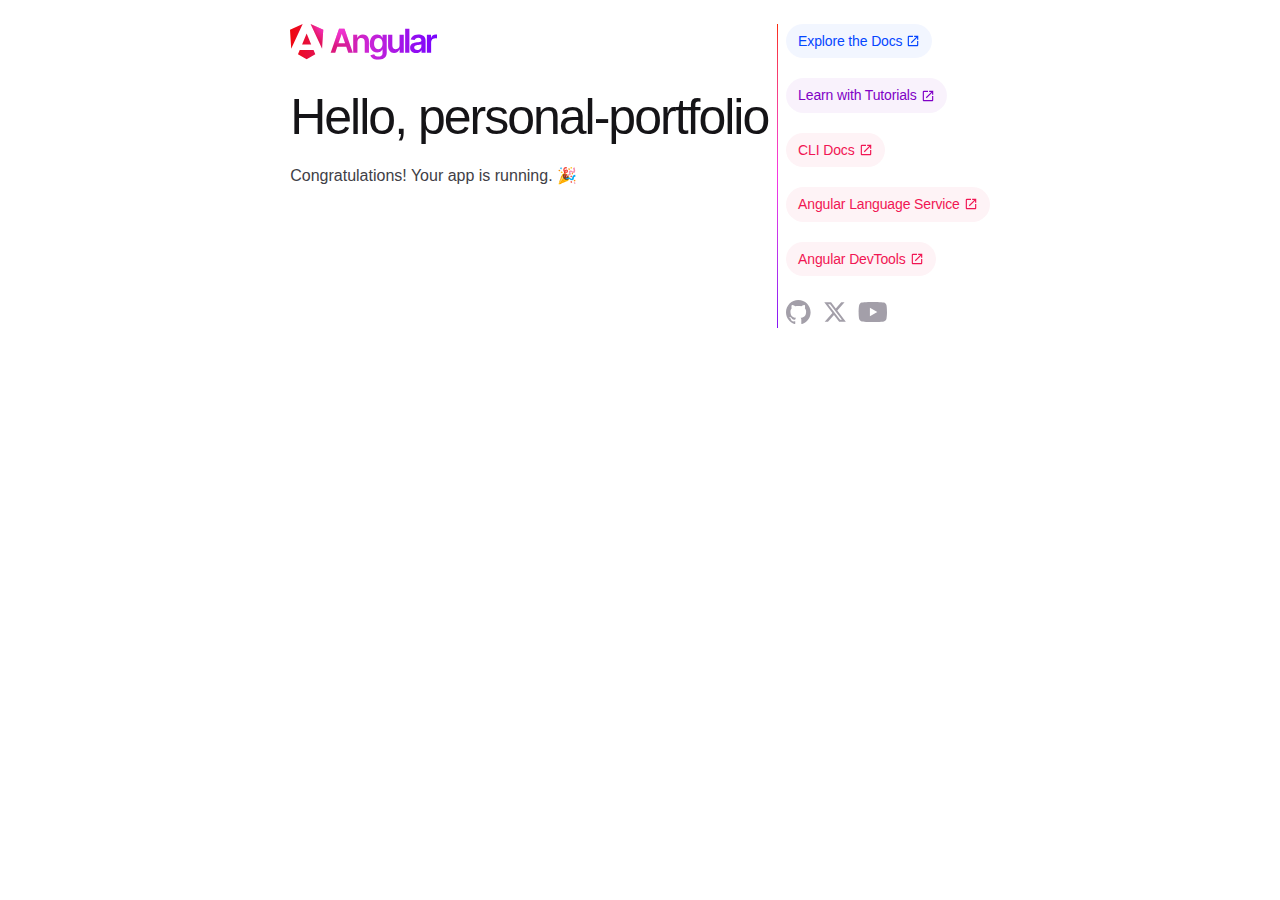
==== index.html @ ae32099c "Auto-generated commit" ====
<!doctype html>
<html lang="en" data-critters-container>
<head>
  <meta charset="utf-8">
  <title>PersonalPortfolio</title>
  <base href="/">
  <meta name="viewport" content="width=device-width, initial-scale=1">
  <link rel="icon" type="image/x-icon" href="favicon.ico">
<link rel="stylesheet" href="styles-5INURTSO.css"></head>
<body>
  <app-root></app-root>
<script src="polyfills-FFHMD2TL.js" type="module"></script><script src="main-GORSV47Q.js" type="module"></script></body>
</html>
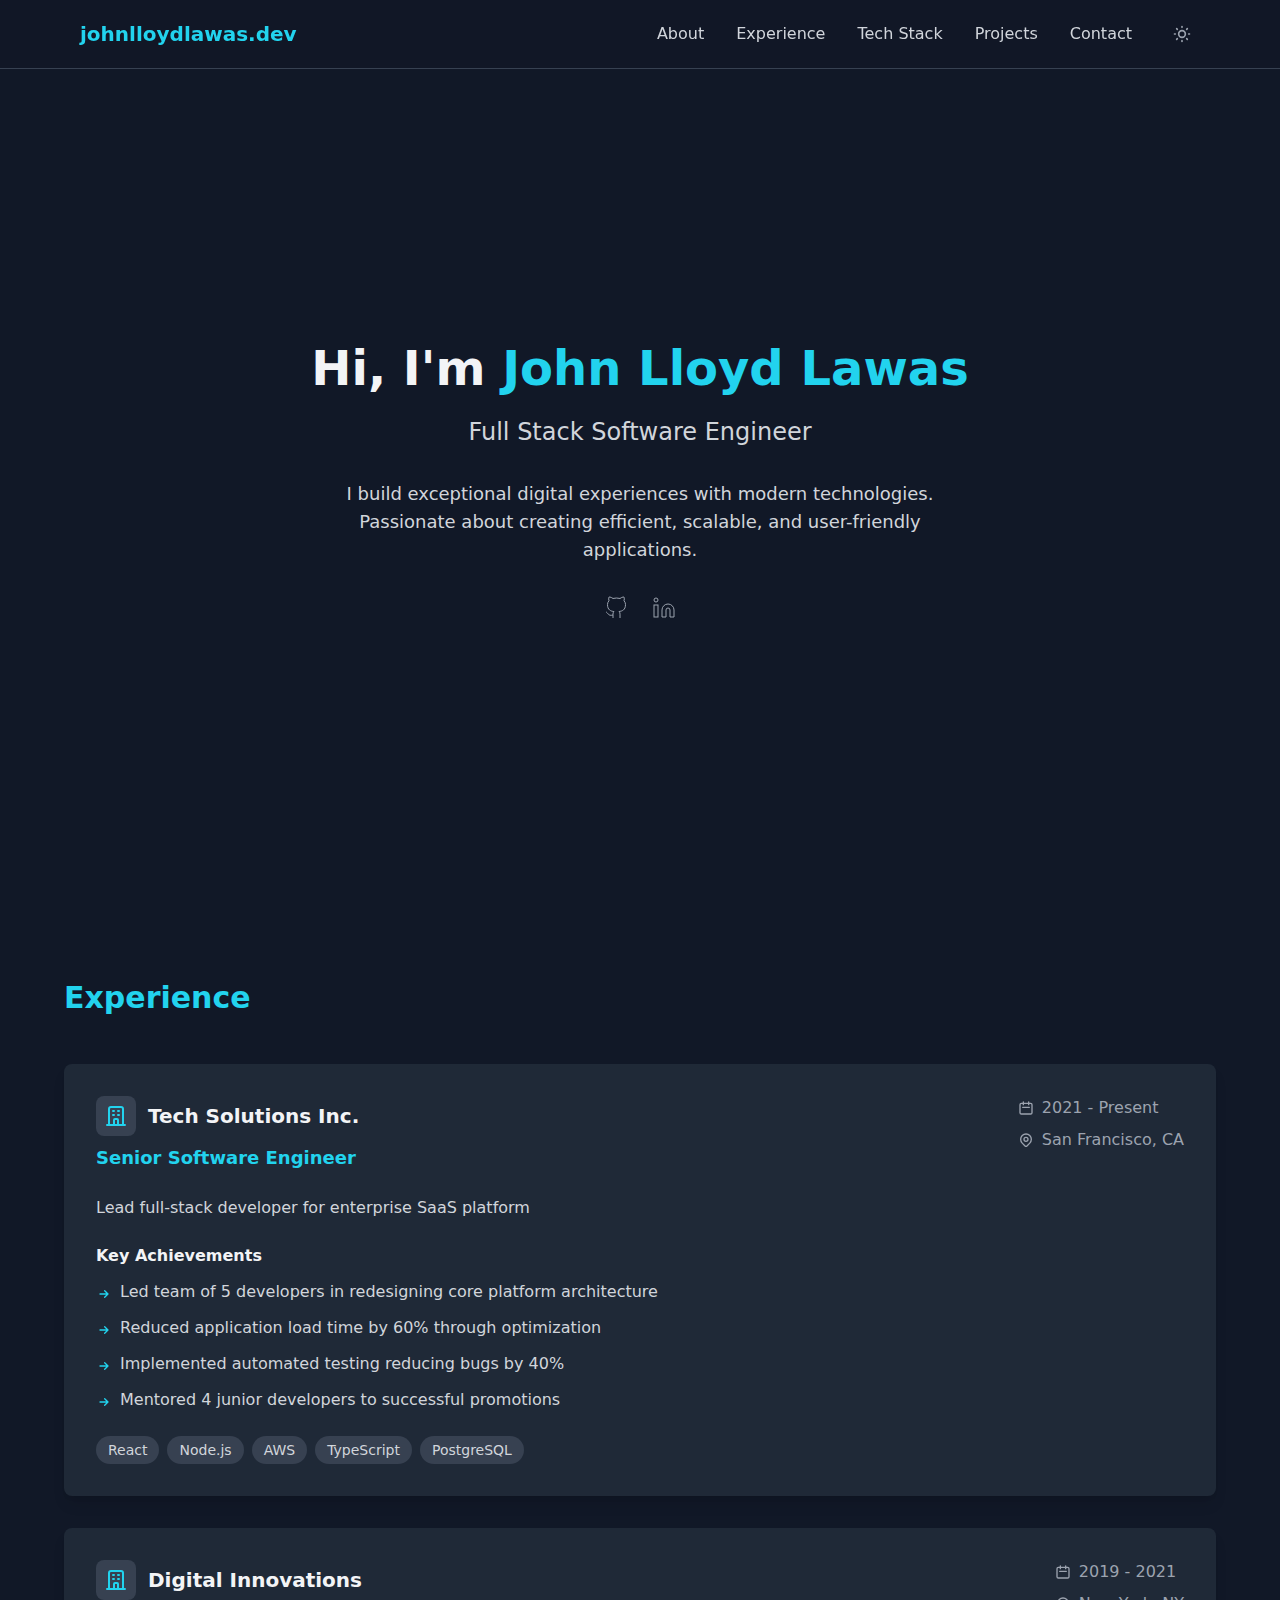
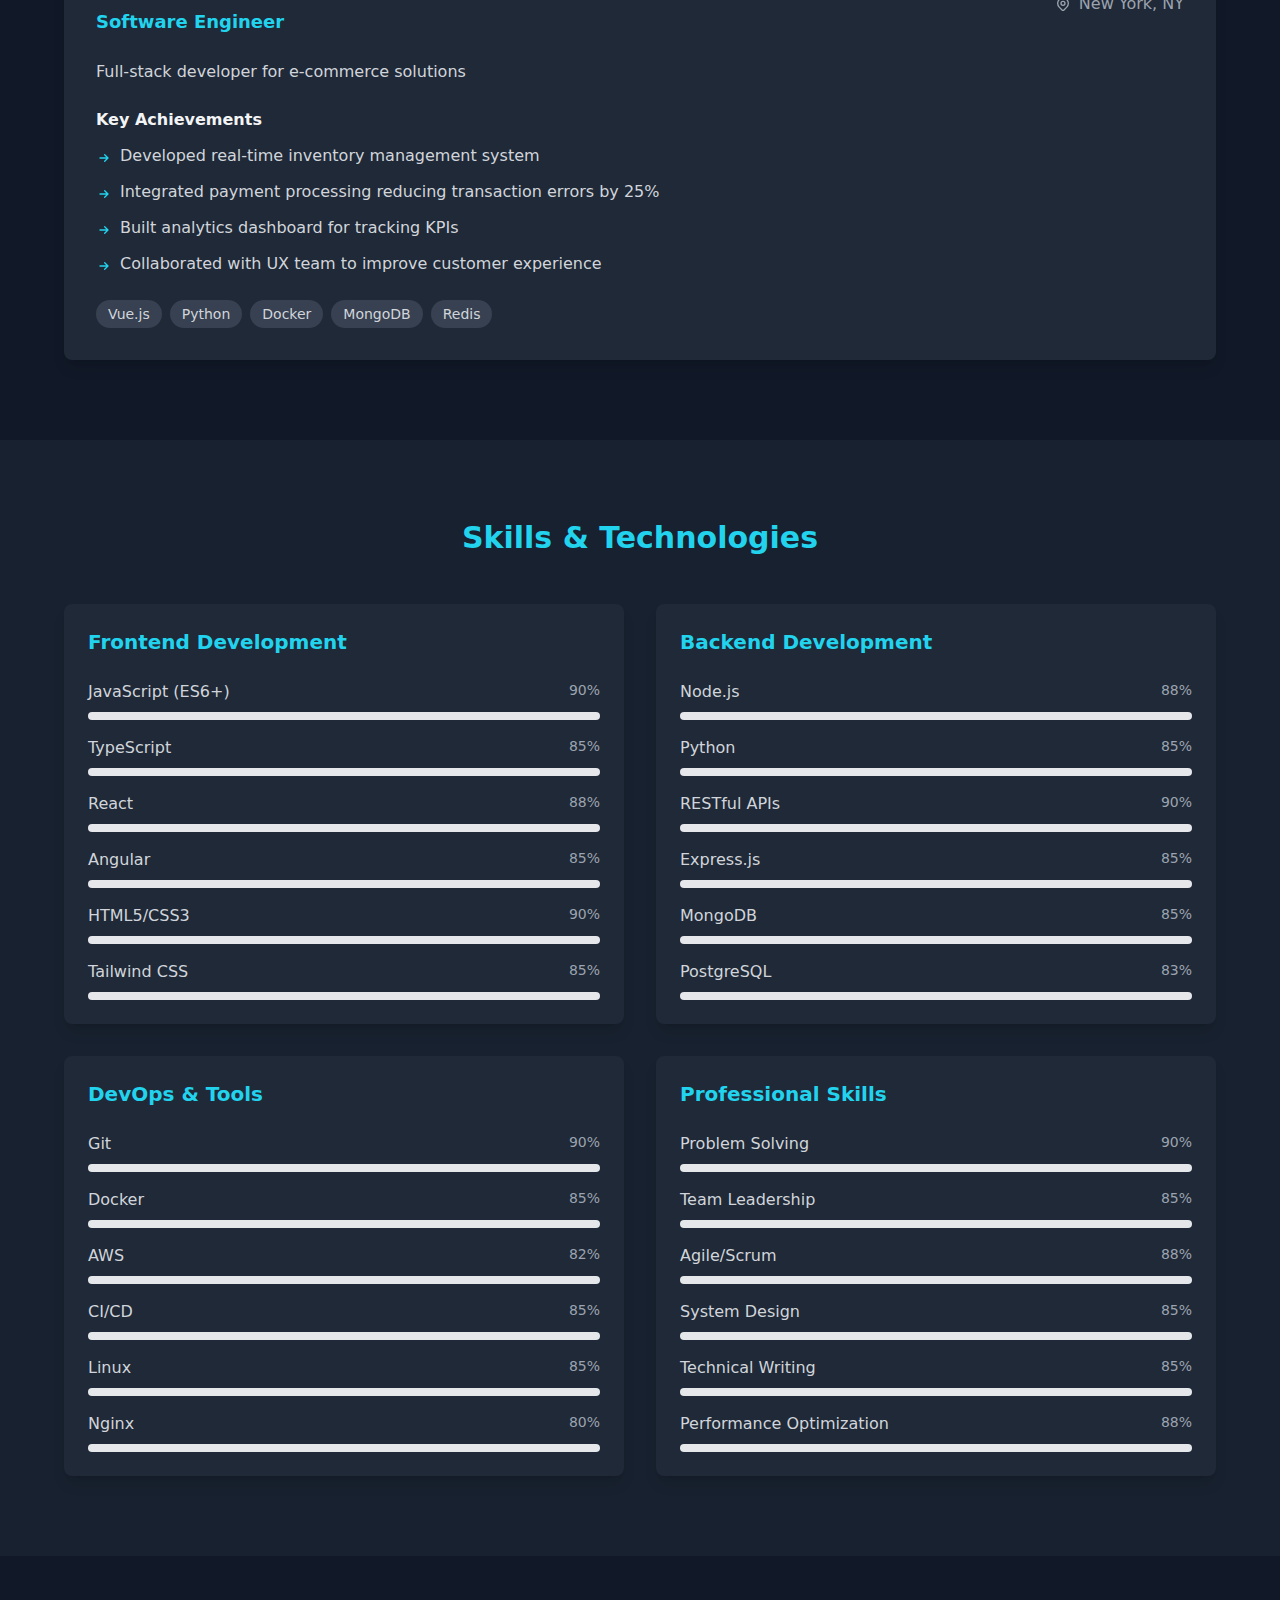
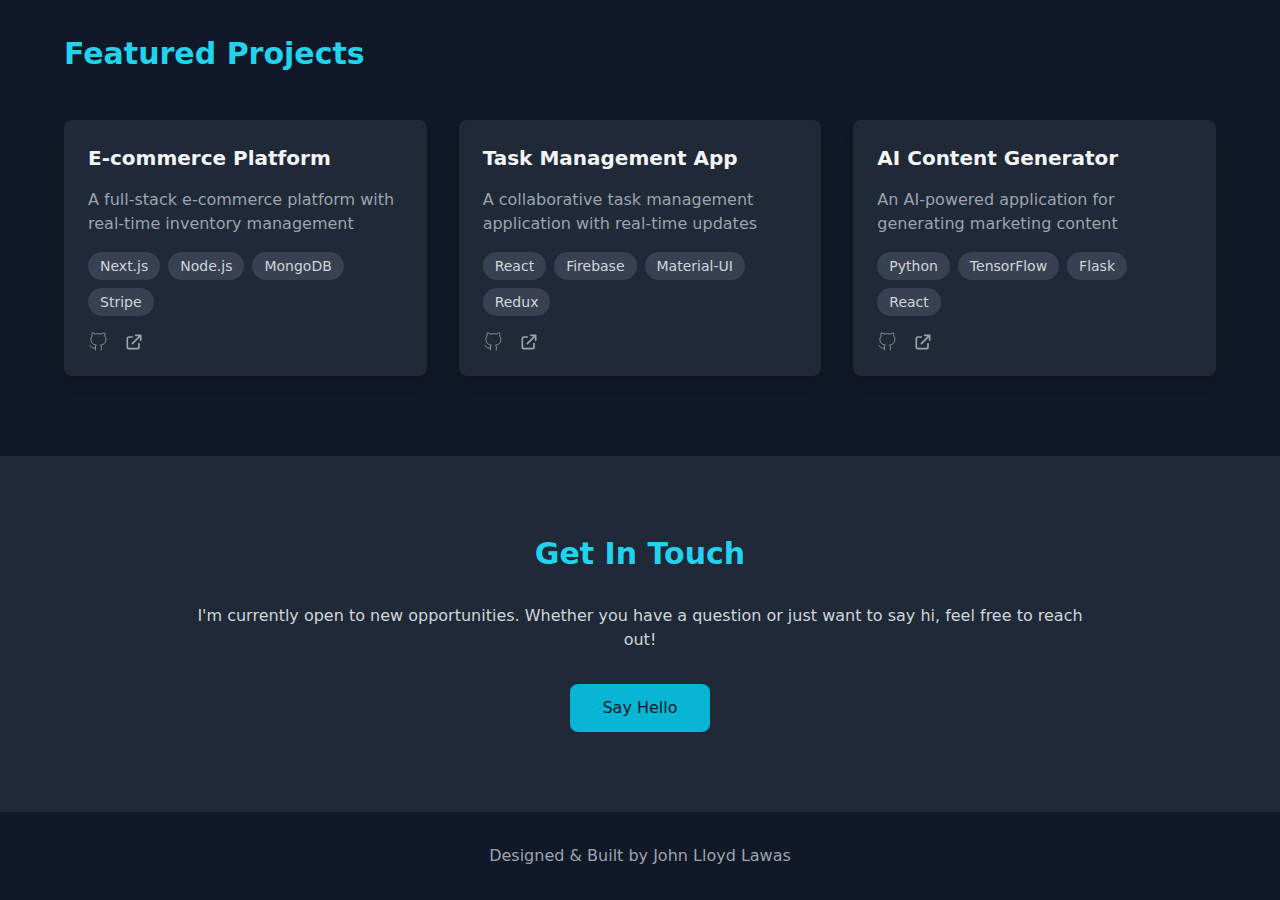
==== commit 61cb50a0: "Auto-generated commit" ====
--- a/index.html
+++ b/index.html
@@ -2,12 +2,12 @@
 <html lang="en" data-critters-container>
 <head>
   <meta charset="utf-8">
-  <title>PersonalPortfolio</title>
+  <title>John Lloyd Lawas</title>
   <base href="/">
   <meta name="viewport" content="width=device-width, initial-scale=1">
   <link rel="icon" type="image/x-icon" href="favicon.ico">
-<link rel="stylesheet" href="styles-5INURTSO.css"></head>
+<style>*,:before,:after{--tw-border-spacing-x:0;--tw-border-spacing-y:0;--tw-translate-x:0;--tw-translate-y:0;--tw-rotate:0;--tw-skew-x:0;--tw-skew-y:0;--tw-scale-x:1;--tw-scale-y:1;--tw-pan-x: ;--tw-pan-y: ;--tw-pinch-zoom: ;--tw-scroll-snap-strictness:proximity;--tw-gradient-from-position: ;--tw-gradient-via-position: ;--tw-gradient-to-position: ;--tw-ordinal: ;--tw-slashed-zero: ;--tw-numeric-figure: ;--tw-numeric-spacing: ;--tw-numeric-fraction: ;--tw-ring-inset: ;--tw-ring-offset-width:0px;--tw-ring-offset-color:#fff;--tw-ring-color:rgb(59 130 246 / .5);--tw-ring-offset-shadow:0 0 #0000;--tw-ring-shadow:0 0 #0000;--tw-shadow:0 0 #0000;--tw-shadow-colored:0 0 #0000;--tw-blur: ;--tw-brightness: ;--tw-contrast: ;--tw-grayscale: ;--tw-hue-rotate: ;--tw-invert: ;--tw-saturate: ;--tw-sepia: ;--tw-drop-shadow: ;--tw-backdrop-blur: ;--tw-backdrop-brightness: ;--tw-backdrop-contrast: ;--tw-backdrop-grayscale: ;--tw-backdrop-hue-rotate: ;--tw-backdrop-invert: ;--tw-backdrop-opacity: ;--tw-backdrop-saturate: ;--tw-backdrop-sepia: ;--tw-contain-size: ;--tw-contain-layout: ;--tw-contain-paint: ;--tw-contain-style: }*,:before,:after{box-sizing:border-box;border-width:0;border-style:solid;border-color:#e5e7eb}:before,:after{--tw-content:""}html{line-height:1.5;-webkit-text-size-adjust:100%;-moz-tab-size:4;tab-size:4;font-family:ui-sans-serif,system-ui,sans-serif,"Apple Color Emoji","Segoe UI Emoji",Segoe UI Symbol,"Noto Color Emoji";font-feature-settings:normal;font-variation-settings:normal;-webkit-tap-highlight-color:transparent}body{margin:0;line-height:inherit}html{scroll-behavior:smooth}</style><link rel="stylesheet" href="styles-3P5CFEBL.css" media="print" onload="this.media='all'"><noscript><link rel="stylesheet" href="styles-3P5CFEBL.css"></noscript></head>
 <body>
   <app-root></app-root>
-<script src="polyfills-FFHMD2TL.js" type="module"></script><script src="main-GORSV47Q.js" type="module"></script></body>
+<script src="polyfills-FFHMD2TL.js" type="module"></script><script src="main-3BBLXT42.js" type="module"></script></body>
 </html>
--- a/styles-3P5CFEBL.css
+++ b/styles-3P5CFEBL.css
@@ -0,0 +1 @@
+*,:before,:after{--tw-border-spacing-x: 0;--tw-border-spacing-y: 0;--tw-translate-x: 0;--tw-translate-y: 0;--tw-rotate: 0;--tw-skew-x: 0;--tw-skew-y: 0;--tw-scale-x: 1;--tw-scale-y: 1;--tw-pan-x: ;--tw-pan-y: ;--tw-pinch-zoom: ;--tw-scroll-snap-strictness: proximity;--tw-gradient-from-position: ;--tw-gradient-via-position: ;--tw-gradient-to-position: ;--tw-ordinal: ;--tw-slashed-zero: ;--tw-numeric-figure: ;--tw-numeric-spacing: ;--tw-numeric-fraction: ;--tw-ring-inset: ;--tw-ring-offset-width: 0px;--tw-ring-offset-color: #fff;--tw-ring-color: rgb(59 130 246 / .5);--tw-ring-offset-shadow: 0 0 #0000;--tw-ring-shadow: 0 0 #0000;--tw-shadow: 0 0 #0000;--tw-shadow-colored: 0 0 #0000;--tw-blur: ;--tw-brightness: ;--tw-contrast: ;--tw-grayscale: ;--tw-hue-rotate: ;--tw-invert: ;--tw-saturate: ;--tw-sepia: ;--tw-drop-shadow: ;--tw-backdrop-blur: ;--tw-backdrop-brightness: ;--tw-backdrop-contrast: ;--tw-backdrop-grayscale: ;--tw-backdrop-hue-rotate: ;--tw-backdrop-invert: ;--tw-backdrop-opacity: ;--tw-backdrop-saturate: ;--tw-backdrop-sepia: ;--tw-contain-size: ;--tw-contain-layout: ;--tw-contain-paint: ;--tw-contain-style: }::backdrop{--tw-border-spacing-x: 0;--tw-border-spacing-y: 0;--tw-translate-x: 0;--tw-translate-y: 0;--tw-rotate: 0;--tw-skew-x: 0;--tw-skew-y: 0;--tw-scale-x: 1;--tw-scale-y: 1;--tw-pan-x: ;--tw-pan-y: ;--tw-pinch-zoom: ;--tw-scroll-snap-strictness: proximity;--tw-gradient-from-position: ;--tw-gradient-via-position: ;--tw-gradient-to-position: ;--tw-ordinal: ;--tw-slashed-zero: ;--tw-numeric-figure: ;--tw-numeric-spacing: ;--tw-numeric-fraction: ;--tw-ring-inset: ;--tw-ring-offset-width: 0px;--tw-ring-offset-color: #fff;--tw-ring-color: rgb(59 130 246 / .5);--tw-ring-offset-shadow: 0 0 #0000;--tw-ring-shadow: 0 0 #0000;--tw-shadow: 0 0 #0000;--tw-shadow-colored: 0 0 #0000;--tw-blur: ;--tw-brightness: ;--tw-contrast: ;--tw-grayscale: ;--tw-hue-rotate: ;--tw-invert: ;--tw-saturate: ;--tw-sepia: ;--tw-drop-shadow: ;--tw-backdrop-blur: ;--tw-backdrop-brightness: ;--tw-backdrop-contrast: ;--tw-backdrop-grayscale: ;--tw-backdrop-hue-rotate: ;--tw-backdrop-invert: ;--tw-backdrop-opacity: ;--tw-backdrop-saturate: ;--tw-backdrop-sepia: ;--tw-contain-size: ;--tw-contain-layout: ;--tw-contain-paint: ;--tw-contain-style: }*,:before,:after{box-sizing:border-box;border-width:0;border-style:solid;border-color:#e5e7eb}:before,:after{--tw-content: ""}html,:host{line-height:1.5;-webkit-text-size-adjust:100%;-moz-tab-size:4;tab-size:4;font-family:ui-sans-serif,system-ui,sans-serif,"Apple Color Emoji","Segoe UI Emoji",Segoe UI Symbol,"Noto Color Emoji";font-feature-settings:normal;font-variation-settings:normal;-webkit-tap-highlight-color:transparent}body{margin:0;line-height:inherit}hr{height:0;color:inherit;border-top-width:1px}abbr:where([title]){text-decoration:underline dotted}h1,h2,h3,h4,h5,h6{font-size:inherit;font-weight:inherit}a{color:inherit;text-decoration:inherit}b,strong{font-weight:bolder}code,kbd,samp,pre{font-family:ui-monospace,SFMono-Regular,Menlo,Monaco,Consolas,Liberation Mono,Courier New,monospace;font-feature-settings:normal;font-variation-settings:normal;font-size:1em}small{font-size:80%}sub,sup{font-size:75%;line-height:0;position:relative;vertical-align:baseline}sub{bottom:-.25em}sup{top:-.5em}table{text-indent:0;border-color:inherit;border-collapse:collapse}button,input,optgroup,select,textarea{font-family:inherit;font-feature-settings:inherit;font-variation-settings:inherit;font-size:100%;font-weight:inherit;line-height:inherit;letter-spacing:inherit;color:inherit;margin:0;padding:0}button,select{text-transform:none}button,input:where([type=button]),input:where([type=reset]),input:where([type=submit]){-webkit-appearance:button;background-color:transparent;background-image:none}:-moz-focusring{outline:auto}:-moz-ui-invalid{box-shadow:none}progress{vertical-align:baseline}::-webkit-inner-spin-button,::-webkit-outer-spin-button{height:auto}[type=search]{-webkit-appearance:textfield;outline-offset:-2px}::-webkit-search-decoration{-webkit-appearance:none}::-webkit-file-upload-button{-webkit-appearance:button;font:inherit}summary{display:list-item}blockquote,dl,dd,h1,h2,h3,h4,h5,h6,hr,figure,p,pre{margin:0}fieldset{margin:0;padding:0}legend{padding:0}ol,ul,menu{list-style:none;margin:0;padding:0}dialog{padding:0}textarea{resize:vertical}input::placeholder,textarea::placeholder{opacity:1;color:#9ca3af}button,[role=button]{cursor:pointer}:disabled{cursor:default}img,svg,video,canvas,audio,iframe,embed,object{display:block;vertical-align:middle}img,video{max-width:100%;height:auto}[hidden]:where(:not([hidden=until-found])){display:none}.fixed{position:fixed}.z-50{z-index:50}.mx-auto{margin-left:auto;margin-right:auto}.mb-12{margin-bottom:3rem}.mb-3{margin-bottom:.75rem}.mb-4{margin-bottom:1rem}.mb-6{margin-bottom:1.5rem}.mb-8{margin-bottom:2rem}.mr-2{margin-right:.5rem}.mt-1\.5{margin-top:.375rem}.inline-block{display:inline-block}.flex{display:flex}.grid{display:grid}.hidden{display:none}.h-2{height:.5rem}.h-4{height:1rem}.h-5{height:1.25rem}.h-6{height:1.5rem}.h-full{height:100%}.min-h-screen{min-height:100vh}.w-4{width:1rem}.w-5{width:1.25rem}.w-6{width:1.5rem}.w-full{width:100%}.max-w-2xl{max-width:42rem}.max-w-4xl{max-width:56rem}.max-w-6xl{max-width:72rem}.flex-shrink-0{flex-shrink:0}.flex-col{flex-direction:column}.flex-wrap{flex-wrap:wrap}.items-start{align-items:flex-start}.items-center{align-items:center}.justify-center{justify-content:center}.justify-between{justify-content:space-between}.gap-2{gap:.5rem}.gap-4{gap:1rem}.gap-8{gap:2rem}.space-x-2>:not([hidden])~:not([hidden]){--tw-space-x-reverse: 0;margin-right:calc(.5rem * var(--tw-space-x-reverse));margin-left:calc(.5rem * calc(1 - var(--tw-space-x-reverse)))}.space-x-3>:not([hidden])~:not([hidden]){--tw-space-x-reverse: 0;margin-right:calc(.75rem * var(--tw-space-x-reverse));margin-left:calc(.75rem * calc(1 - var(--tw-space-x-reverse)))}.space-x-4>:not([hidden])~:not([hidden]){--tw-space-x-reverse: 0;margin-right:calc(1rem * var(--tw-space-x-reverse));margin-left:calc(1rem * calc(1 - var(--tw-space-x-reverse)))}.space-x-6>:not([hidden])~:not([hidden]){--tw-space-x-reverse: 0;margin-right:calc(1.5rem * var(--tw-space-x-reverse));margin-left:calc(1.5rem * calc(1 - var(--tw-space-x-reverse)))}.space-x-8>:not([hidden])~:not([hidden]){--tw-space-x-reverse: 0;margin-right:calc(2rem * var(--tw-space-x-reverse));margin-left:calc(2rem * calc(1 - var(--tw-space-x-reverse)))}.space-y-2>:not([hidden])~:not([hidden]){--tw-space-y-reverse: 0;margin-top:calc(.5rem * calc(1 - var(--tw-space-y-reverse)));margin-bottom:calc(.5rem * var(--tw-space-y-reverse))}.space-y-3>:not([hidden])~:not([hidden]){--tw-space-y-reverse: 0;margin-top:calc(.75rem * calc(1 - var(--tw-space-y-reverse)));margin-bottom:calc(.75rem * var(--tw-space-y-reverse))}.space-y-4>:not([hidden])~:not([hidden]){--tw-space-y-reverse: 0;margin-top:calc(1rem * calc(1 - var(--tw-space-y-reverse)));margin-bottom:calc(1rem * var(--tw-space-y-reverse))}.space-y-8>:not([hidden])~:not([hidden]){--tw-space-y-reverse: 0;margin-top:calc(2rem * calc(1 - var(--tw-space-y-reverse)));margin-bottom:calc(2rem * var(--tw-space-y-reverse))}.overflow-hidden{overflow:hidden}.rounded-full{border-radius:9999px}.rounded-lg{border-radius:.5rem}.border{border-width:1px}.border-b{border-bottom-width:1px}.border-t{border-top-width:1px}.border-gray-200{--tw-border-opacity: 1;border-color:rgb(229 231 235 / var(--tw-border-opacity, 1))}.border-gray-700{--tw-border-opacity: 1;border-color:rgb(55 65 81 / var(--tw-border-opacity, 1))}.bg-cyan-500{--tw-bg-opacity: 1;background-color:rgb(6 182 212 / var(--tw-bg-opacity, 1))}.bg-cyan-600{--tw-bg-opacity: 1;background-color:rgb(8 145 178 / var(--tw-bg-opacity, 1))}.bg-gray-100{--tw-bg-opacity: 1;background-color:rgb(243 244 246 / var(--tw-bg-opacity, 1))}.bg-gray-200{--tw-bg-opacity: 1;background-color:rgb(229 231 235 / var(--tw-bg-opacity, 1))}.bg-gray-50{--tw-bg-opacity: 1;background-color:rgb(249 250 251 / var(--tw-bg-opacity, 1))}.bg-gray-700{--tw-bg-opacity: 1;background-color:rgb(55 65 81 / var(--tw-bg-opacity, 1))}.bg-gray-800{--tw-bg-opacity: 1;background-color:rgb(31 41 55 / var(--tw-bg-opacity, 1))}.bg-gray-800\/50{background-color:#1f293780}.bg-gray-900{--tw-bg-opacity: 1;background-color:rgb(17 24 39 / var(--tw-bg-opacity, 1))}.bg-gray-900\/80{background-color:#111827cc}.bg-white{--tw-bg-opacity: 1;background-color:rgb(255 255 255 / var(--tw-bg-opacity, 1))}.bg-white\/80{background-color:#fffc}.p-2{padding:.5rem}.p-6{padding:1.5rem}.p-8{padding:2rem}.px-3{padding-left:.75rem;padding-right:.75rem}.px-4{padding-left:1rem;padding-right:1rem}.px-8{padding-left:2rem;padding-right:2rem}.py-1{padding-top:.25rem;padding-bottom:.25rem}.py-20{padding-top:5rem;padding-bottom:5rem}.py-3{padding-top:.75rem;padding-bottom:.75rem}.py-4{padding-top:1rem;padding-bottom:1rem}.py-6{padding-top:1.5rem;padding-bottom:1.5rem}.py-8{padding-top:2rem;padding-bottom:2rem}.pt-16{padding-top:4rem}.text-center{text-align:center}.text-3xl{font-size:1.875rem;line-height:2.25rem}.text-4xl{font-size:2.25rem;line-height:2.5rem}.text-lg{font-size:1.125rem;line-height:1.75rem}.text-sm{font-size:.875rem;line-height:1.25rem}.text-xl{font-size:1.25rem;line-height:1.75rem}.font-bold{font-weight:700}.font-medium{font-weight:500}.font-semibold{font-weight:600}.text-cyan-400{--tw-text-opacity: 1;color:rgb(34 211 238 / var(--tw-text-opacity, 1))}.text-cyan-600{--tw-text-opacity: 1;color:rgb(8 145 178 / var(--tw-text-opacity, 1))}.text-gray-100{--tw-text-opacity: 1;color:rgb(243 244 246 / var(--tw-text-opacity, 1))}.text-gray-300{--tw-text-opacity: 1;color:rgb(209 213 219 / var(--tw-text-opacity, 1))}.text-gray-400{--tw-text-opacity: 1;color:rgb(156 163 175 / var(--tw-text-opacity, 1))}.text-gray-500{--tw-text-opacity: 1;color:rgb(107 114 128 / var(--tw-text-opacity, 1))}.text-gray-600{--tw-text-opacity: 1;color:rgb(75 85 99 / var(--tw-text-opacity, 1))}.text-gray-900{--tw-text-opacity: 1;color:rgb(17 24 39 / var(--tw-text-opacity, 1))}.text-white{--tw-text-opacity: 1;color:rgb(255 255 255 / var(--tw-text-opacity, 1))}.shadow-lg{--tw-shadow: 0 10px 15px -3px rgb(0 0 0 / .1), 0 4px 6px -4px rgb(0 0 0 / .1);--tw-shadow-colored: 0 10px 15px -3px var(--tw-shadow-color), 0 4px 6px -4px var(--tw-shadow-color);box-shadow:var(--tw-ring-offset-shadow, 0 0 #0000),var(--tw-ring-shadow, 0 0 #0000),var(--tw-shadow)}.backdrop-blur-sm{--tw-backdrop-blur: blur(4px);-webkit-backdrop-filter:var(--tw-backdrop-blur) var(--tw-backdrop-brightness) var(--tw-backdrop-contrast) var(--tw-backdrop-grayscale) var(--tw-backdrop-hue-rotate) var(--tw-backdrop-invert) var(--tw-backdrop-opacity) var(--tw-backdrop-saturate) var(--tw-backdrop-sepia);backdrop-filter:var(--tw-backdrop-blur) var(--tw-backdrop-brightness) var(--tw-backdrop-contrast) var(--tw-backdrop-grayscale) var(--tw-backdrop-hue-rotate) var(--tw-backdrop-invert) var(--tw-backdrop-opacity) var(--tw-backdrop-saturate) var(--tw-backdrop-sepia)}.transition-colors{transition-property:color,background-color,border-color,text-decoration-color,fill,stroke;transition-timing-function:cubic-bezier(.4,0,.2,1);transition-duration:.15s}.duration-1000{transition-duration:1s}.duration-300{transition-duration:.3s}html{scroll-behavior:smooth}::-webkit-scrollbar{width:8px}::-webkit-scrollbar-track{background:#1a1a1a}::-webkit-scrollbar-thumb{background:#4a4a4a;border-radius:4px}::-webkit-scrollbar-thumb:hover{background:#5a5a5a}.transition-all{transition-property:all;transition-timing-function:cubic-bezier(.4,0,.2,1);transition-duration:.15s}.hover\:bg-cyan-400:hover{--tw-bg-opacity: 1;background-color:rgb(34 211 238 / var(--tw-bg-opacity, 1))}.hover\:bg-cyan-500:hover{--tw-bg-opacity: 1;background-color:rgb(6 182 212 / var(--tw-bg-opacity, 1))}.hover\:bg-gray-50:hover{--tw-bg-opacity: 1;background-color:rgb(249 250 251 / var(--tw-bg-opacity, 1))}.hover\:bg-gray-700\/50:hover{background-color:#37415180}.hover\:text-cyan-300:hover{--tw-text-opacity: 1;color:rgb(103 232 249 / var(--tw-text-opacity, 1))}.hover\:text-cyan-500:hover{--tw-text-opacity: 1;color:rgb(6 182 212 / var(--tw-text-opacity, 1))}.hover\:shadow-xl:hover{--tw-shadow: 0 20px 25px -5px rgb(0 0 0 / .1), 0 8px 10px -6px rgb(0 0 0 / .1);--tw-shadow-colored: 0 20px 25px -5px var(--tw-shadow-color), 0 8px 10px -6px var(--tw-shadow-color);box-shadow:var(--tw-ring-offset-shadow, 0 0 #0000),var(--tw-ring-shadow, 0 0 #0000),var(--tw-shadow)}@media (min-width: 640px){.sm\:text-2xl{font-size:1.5rem;line-height:2rem}.sm\:text-5xl{font-size:3rem;line-height:1}}@media (min-width: 768px){.md\:flex{display:flex}.md\:hidden{display:none}.md\:grid-cols-2{grid-template-columns:repeat(2,minmax(0,1fr))}.md\:flex-row{flex-direction:row}.md\:items-start{align-items:flex-start}.md\:justify-between{justify-content:space-between}}@media (min-width: 1024px){.lg\:grid-cols-3{grid-template-columns:repeat(3,minmax(0,1fr))}}
--- a/styles-3P5CFEBL.css
+++ b/styles-3P5CFEBL.css
@@ -0,0 +1 @@
+*,:before,:after{--tw-border-spacing-x: 0;--tw-border-spacing-y: 0;--tw-translate-x: 0;--tw-translate-y: 0;--tw-rotate: 0;--tw-skew-x: 0;--tw-skew-y: 0;--tw-scale-x: 1;--tw-scale-y: 1;--tw-pan-x: ;--tw-pan-y: ;--tw-pinch-zoom: ;--tw-scroll-snap-strictness: proximity;--tw-gradient-from-position: ;--tw-gradient-via-position: ;--tw-gradient-to-position: ;--tw-ordinal: ;--tw-slashed-zero: ;--tw-numeric-figure: ;--tw-numeric-spacing: ;--tw-numeric-fraction: ;--tw-ring-inset: ;--tw-ring-offset-width: 0px;--tw-ring-offset-color: #fff;--tw-ring-color: rgb(59 130 246 / .5);--tw-ring-offset-shadow: 0 0 #0000;--tw-ring-shadow: 0 0 #0000;--tw-shadow: 0 0 #0000;--tw-shadow-colored: 0 0 #0000;--tw-blur: ;--tw-brightness: ;--tw-contrast: ;--tw-grayscale: ;--tw-hue-rotate: ;--tw-invert: ;--tw-saturate: ;--tw-sepia: ;--tw-drop-shadow: ;--tw-backdrop-blur: ;--tw-backdrop-brightness: ;--tw-backdrop-contrast: ;--tw-backdrop-grayscale: ;--tw-backdrop-hue-rotate: ;--tw-backdrop-invert: ;--tw-backdrop-opacity: ;--tw-backdrop-saturate: ;--tw-backdrop-sepia: ;--tw-contain-size: ;--tw-contain-layout: ;--tw-contain-paint: ;--tw-contain-style: }::backdrop{--tw-border-spacing-x: 0;--tw-border-spacing-y: 0;--tw-translate-x: 0;--tw-translate-y: 0;--tw-rotate: 0;--tw-skew-x: 0;--tw-skew-y: 0;--tw-scale-x: 1;--tw-scale-y: 1;--tw-pan-x: ;--tw-pan-y: ;--tw-pinch-zoom: ;--tw-scroll-snap-strictness: proximity;--tw-gradient-from-position: ;--tw-gradient-via-position: ;--tw-gradient-to-position: ;--tw-ordinal: ;--tw-slashed-zero: ;--tw-numeric-figure: ;--tw-numeric-spacing: ;--tw-numeric-fraction: ;--tw-ring-inset: ;--tw-ring-offset-width: 0px;--tw-ring-offset-color: #fff;--tw-ring-color: rgb(59 130 246 / .5);--tw-ring-offset-shadow: 0 0 #0000;--tw-ring-shadow: 0 0 #0000;--tw-shadow: 0 0 #0000;--tw-shadow-colored: 0 0 #0000;--tw-blur: ;--tw-brightness: ;--tw-contrast: ;--tw-grayscale: ;--tw-hue-rotate: ;--tw-invert: ;--tw-saturate: ;--tw-sepia: ;--tw-drop-shadow: ;--tw-backdrop-blur: ;--tw-backdrop-brightness: ;--tw-backdrop-contrast: ;--tw-backdrop-grayscale: ;--tw-backdrop-hue-rotate: ;--tw-backdrop-invert: ;--tw-backdrop-opacity: ;--tw-backdrop-saturate: ;--tw-backdrop-sepia: ;--tw-contain-size: ;--tw-contain-layout: ;--tw-contain-paint: ;--tw-contain-style: }*,:before,:after{box-sizing:border-box;border-width:0;border-style:solid;border-color:#e5e7eb}:before,:after{--tw-content: ""}html,:host{line-height:1.5;-webkit-text-size-adjust:100%;-moz-tab-size:4;tab-size:4;font-family:ui-sans-serif,system-ui,sans-serif,"Apple Color Emoji","Segoe UI Emoji",Segoe UI Symbol,"Noto Color Emoji";font-feature-settings:normal;font-variation-settings:normal;-webkit-tap-highlight-color:transparent}body{margin:0;line-height:inherit}hr{height:0;color:inherit;border-top-width:1px}abbr:where([title]){text-decoration:underline dotted}h1,h2,h3,h4,h5,h6{font-size:inherit;font-weight:inherit}a{color:inherit;text-decoration:inherit}b,strong{font-weight:bolder}code,kbd,samp,pre{font-family:ui-monospace,SFMono-Regular,Menlo,Monaco,Consolas,Liberation Mono,Courier New,monospace;font-feature-settings:normal;font-variation-settings:normal;font-size:1em}small{font-size:80%}sub,sup{font-size:75%;line-height:0;position:relative;vertical-align:baseline}sub{bottom:-.25em}sup{top:-.5em}table{text-indent:0;border-color:inherit;border-collapse:collapse}button,input,optgroup,select,textarea{font-family:inherit;font-feature-settings:inherit;font-variation-settings:inherit;font-size:100%;font-weight:inherit;line-height:inherit;letter-spacing:inherit;color:inherit;margin:0;padding:0}button,select{text-transform:none}button,input:where([type=button]),input:where([type=reset]),input:where([type=submit]){-webkit-appearance:button;background-color:transparent;background-image:none}:-moz-focusring{outline:auto}:-moz-ui-invalid{box-shadow:none}progress{vertical-align:baseline}::-webkit-inner-spin-button,::-webkit-outer-spin-button{height:auto}[type=search]{-webkit-appearance:textfield;outline-offset:-2px}::-webkit-search-decoration{-webkit-appearance:none}::-webkit-file-upload-button{-webkit-appearance:button;font:inherit}summary{display:list-item}blockquote,dl,dd,h1,h2,h3,h4,h5,h6,hr,figure,p,pre{margin:0}fieldset{margin:0;padding:0}legend{padding:0}ol,ul,menu{list-style:none;margin:0;padding:0}dialog{padding:0}textarea{resize:vertical}input::placeholder,textarea::placeholder{opacity:1;color:#9ca3af}button,[role=button]{cursor:pointer}:disabled{cursor:default}img,svg,video,canvas,audio,iframe,embed,object{display:block;vertical-align:middle}img,video{max-width:100%;height:auto}[hidden]:where(:not([hidden=until-found])){display:none}.fixed{position:fixed}.z-50{z-index:50}.mx-auto{margin-left:auto;margin-right:auto}.mb-12{margin-bottom:3rem}.mb-3{margin-bottom:.75rem}.mb-4{margin-bottom:1rem}.mb-6{margin-bottom:1.5rem}.mb-8{margin-bottom:2rem}.mr-2{margin-right:.5rem}.mt-1\.5{margin-top:.375rem}.inline-block{display:inline-block}.flex{display:flex}.grid{display:grid}.hidden{display:none}.h-2{height:.5rem}.h-4{height:1rem}.h-5{height:1.25rem}.h-6{height:1.5rem}.h-full{height:100%}.min-h-screen{min-height:100vh}.w-4{width:1rem}.w-5{width:1.25rem}.w-6{width:1.5rem}.w-full{width:100%}.max-w-2xl{max-width:42rem}.max-w-4xl{max-width:56rem}.max-w-6xl{max-width:72rem}.flex-shrink-0{flex-shrink:0}.flex-col{flex-direction:column}.flex-wrap{flex-wrap:wrap}.items-start{align-items:flex-start}.items-center{align-items:center}.justify-center{justify-content:center}.justify-between{justify-content:space-between}.gap-2{gap:.5rem}.gap-4{gap:1rem}.gap-8{gap:2rem}.space-x-2>:not([hidden])~:not([hidden]){--tw-space-x-reverse: 0;margin-right:calc(.5rem * var(--tw-space-x-reverse));margin-left:calc(.5rem * calc(1 - var(--tw-space-x-reverse)))}.space-x-3>:not([hidden])~:not([hidden]){--tw-space-x-reverse: 0;margin-right:calc(.75rem * var(--tw-space-x-reverse));margin-left:calc(.75rem * calc(1 - var(--tw-space-x-reverse)))}.space-x-4>:not([hidden])~:not([hidden]){--tw-space-x-reverse: 0;margin-right:calc(1rem * var(--tw-space-x-reverse));margin-left:calc(1rem * calc(1 - var(--tw-space-x-reverse)))}.space-x-6>:not([hidden])~:not([hidden]){--tw-space-x-reverse: 0;margin-right:calc(1.5rem * var(--tw-space-x-reverse));margin-left:calc(1.5rem * calc(1 - var(--tw-space-x-reverse)))}.space-x-8>:not([hidden])~:not([hidden]){--tw-space-x-reverse: 0;margin-right:calc(2rem * var(--tw-space-x-reverse));margin-left:calc(2rem * calc(1 - var(--tw-space-x-reverse)))}.space-y-2>:not([hidden])~:not([hidden]){--tw-space-y-reverse: 0;margin-top:calc(.5rem * calc(1 - var(--tw-space-y-reverse)));margin-bottom:calc(.5rem * var(--tw-space-y-reverse))}.space-y-3>:not([hidden])~:not([hidden]){--tw-space-y-reverse: 0;margin-top:calc(.75rem * calc(1 - var(--tw-space-y-reverse)));margin-bottom:calc(.75rem * var(--tw-space-y-reverse))}.space-y-4>:not([hidden])~:not([hidden]){--tw-space-y-reverse: 0;margin-top:calc(1rem * calc(1 - var(--tw-space-y-reverse)));margin-bottom:calc(1rem * var(--tw-space-y-reverse))}.space-y-8>:not([hidden])~:not([hidden]){--tw-space-y-reverse: 0;margin-top:calc(2rem * calc(1 - var(--tw-space-y-reverse)));margin-bottom:calc(2rem * var(--tw-space-y-reverse))}.overflow-hidden{overflow:hidden}.rounded-full{border-radius:9999px}.rounded-lg{border-radius:.5rem}.border{border-width:1px}.border-b{border-bottom-width:1px}.border-t{border-top-width:1px}.border-gray-200{--tw-border-opacity: 1;border-color:rgb(229 231 235 / var(--tw-border-opacity, 1))}.border-gray-700{--tw-border-opacity: 1;border-color:rgb(55 65 81 / var(--tw-border-opacity, 1))}.bg-cyan-500{--tw-bg-opacity: 1;background-color:rgb(6 182 212 / var(--tw-bg-opacity, 1))}.bg-cyan-600{--tw-bg-opacity: 1;background-color:rgb(8 145 178 / var(--tw-bg-opacity, 1))}.bg-gray-100{--tw-bg-opacity: 1;background-color:rgb(243 244 246 / var(--tw-bg-opacity, 1))}.bg-gray-200{--tw-bg-opacity: 1;background-color:rgb(229 231 235 / var(--tw-bg-opacity, 1))}.bg-gray-50{--tw-bg-opacity: 1;background-color:rgb(249 250 251 / var(--tw-bg-opacity, 1))}.bg-gray-700{--tw-bg-opacity: 1;background-color:rgb(55 65 81 / var(--tw-bg-opacity, 1))}.bg-gray-800{--tw-bg-opacity: 1;background-color:rgb(31 41 55 / var(--tw-bg-opacity, 1))}.bg-gray-800\/50{background-color:#1f293780}.bg-gray-900{--tw-bg-opacity: 1;background-color:rgb(17 24 39 / var(--tw-bg-opacity, 1))}.bg-gray-900\/80{background-color:#111827cc}.bg-white{--tw-bg-opacity: 1;background-color:rgb(255 255 255 / var(--tw-bg-opacity, 1))}.bg-white\/80{background-color:#fffc}.p-2{padding:.5rem}.p-6{padding:1.5rem}.p-8{padding:2rem}.px-3{padding-left:.75rem;padding-right:.75rem}.px-4{padding-left:1rem;padding-right:1rem}.px-8{padding-left:2rem;padding-right:2rem}.py-1{padding-top:.25rem;padding-bottom:.25rem}.py-20{padding-top:5rem;padding-bottom:5rem}.py-3{padding-top:.75rem;padding-bottom:.75rem}.py-4{padding-top:1rem;padding-bottom:1rem}.py-6{padding-top:1.5rem;padding-bottom:1.5rem}.py-8{padding-top:2rem;padding-bottom:2rem}.pt-16{padding-top:4rem}.text-center{text-align:center}.text-3xl{font-size:1.875rem;line-height:2.25rem}.text-4xl{font-size:2.25rem;line-height:2.5rem}.text-lg{font-size:1.125rem;line-height:1.75rem}.text-sm{font-size:.875rem;line-height:1.25rem}.text-xl{font-size:1.25rem;line-height:1.75rem}.font-bold{font-weight:700}.font-medium{font-weight:500}.font-semibold{font-weight:600}.text-cyan-400{--tw-text-opacity: 1;color:rgb(34 211 238 / var(--tw-text-opacity, 1))}.text-cyan-600{--tw-text-opacity: 1;color:rgb(8 145 178 / var(--tw-text-opacity, 1))}.text-gray-100{--tw-text-opacity: 1;color:rgb(243 244 246 / var(--tw-text-opacity, 1))}.text-gray-300{--tw-text-opacity: 1;color:rgb(209 213 219 / var(--tw-text-opacity, 1))}.text-gray-400{--tw-text-opacity: 1;color:rgb(156 163 175 / var(--tw-text-opacity, 1))}.text-gray-500{--tw-text-opacity: 1;color:rgb(107 114 128 / var(--tw-text-opacity, 1))}.text-gray-600{--tw-text-opacity: 1;color:rgb(75 85 99 / var(--tw-text-opacity, 1))}.text-gray-900{--tw-text-opacity: 1;color:rgb(17 24 39 / var(--tw-text-opacity, 1))}.text-white{--tw-text-opacity: 1;color:rgb(255 255 255 / var(--tw-text-opacity, 1))}.shadow-lg{--tw-shadow: 0 10px 15px -3px rgb(0 0 0 / .1), 0 4px 6px -4px rgb(0 0 0 / .1);--tw-shadow-colored: 0 10px 15px -3px var(--tw-shadow-color), 0 4px 6px -4px var(--tw-shadow-color);box-shadow:var(--tw-ring-offset-shadow, 0 0 #0000),var(--tw-ring-shadow, 0 0 #0000),var(--tw-shadow)}.backdrop-blur-sm{--tw-backdrop-blur: blur(4px);-webkit-backdrop-filter:var(--tw-backdrop-blur) var(--tw-backdrop-brightness) var(--tw-backdrop-contrast) var(--tw-backdrop-grayscale) var(--tw-backdrop-hue-rotate) var(--tw-backdrop-invert) var(--tw-backdrop-opacity) var(--tw-backdrop-saturate) var(--tw-backdrop-sepia);backdrop-filter:var(--tw-backdrop-blur) var(--tw-backdrop-brightness) var(--tw-backdrop-contrast) var(--tw-backdrop-grayscale) var(--tw-backdrop-hue-rotate) var(--tw-backdrop-invert) var(--tw-backdrop-opacity) var(--tw-backdrop-saturate) var(--tw-backdrop-sepia)}.transition-colors{transition-property:color,background-color,border-color,text-decoration-color,fill,stroke;transition-timing-function:cubic-bezier(.4,0,.2,1);transition-duration:.15s}.duration-1000{transition-duration:1s}.duration-300{transition-duration:.3s}html{scroll-behavior:smooth}::-webkit-scrollbar{width:8px}::-webkit-scrollbar-track{background:#1a1a1a}::-webkit-scrollbar-thumb{background:#4a4a4a;border-radius:4px}::-webkit-scrollbar-thumb:hover{background:#5a5a5a}.transition-all{transition-property:all;transition-timing-function:cubic-bezier(.4,0,.2,1);transition-duration:.15s}.hover\:bg-cyan-400:hover{--tw-bg-opacity: 1;background-color:rgb(34 211 238 / var(--tw-bg-opacity, 1))}.hover\:bg-cyan-500:hover{--tw-bg-opacity: 1;background-color:rgb(6 182 212 / var(--tw-bg-opacity, 1))}.hover\:bg-gray-50:hover{--tw-bg-opacity: 1;background-color:rgb(249 250 251 / var(--tw-bg-opacity, 1))}.hover\:bg-gray-700\/50:hover{background-color:#37415180}.hover\:text-cyan-300:hover{--tw-text-opacity: 1;color:rgb(103 232 249 / var(--tw-text-opacity, 1))}.hover\:text-cyan-500:hover{--tw-text-opacity: 1;color:rgb(6 182 212 / var(--tw-text-opacity, 1))}.hover\:shadow-xl:hover{--tw-shadow: 0 20px 25px -5px rgb(0 0 0 / .1), 0 8px 10px -6px rgb(0 0 0 / .1);--tw-shadow-colored: 0 20px 25px -5px var(--tw-shadow-color), 0 8px 10px -6px var(--tw-shadow-color);box-shadow:var(--tw-ring-offset-shadow, 0 0 #0000),var(--tw-ring-shadow, 0 0 #0000),var(--tw-shadow)}@media (min-width: 640px){.sm\:text-2xl{font-size:1.5rem;line-height:2rem}.sm\:text-5xl{font-size:3rem;line-height:1}}@media (min-width: 768px){.md\:flex{display:flex}.md\:hidden{display:none}.md\:grid-cols-2{grid-template-columns:repeat(2,minmax(0,1fr))}.md\:flex-row{flex-direction:row}.md\:items-start{align-items:flex-start}.md\:justify-between{justify-content:space-between}}@media (min-width: 1024px){.lg\:grid-cols-3{grid-template-columns:repeat(3,minmax(0,1fr))}}
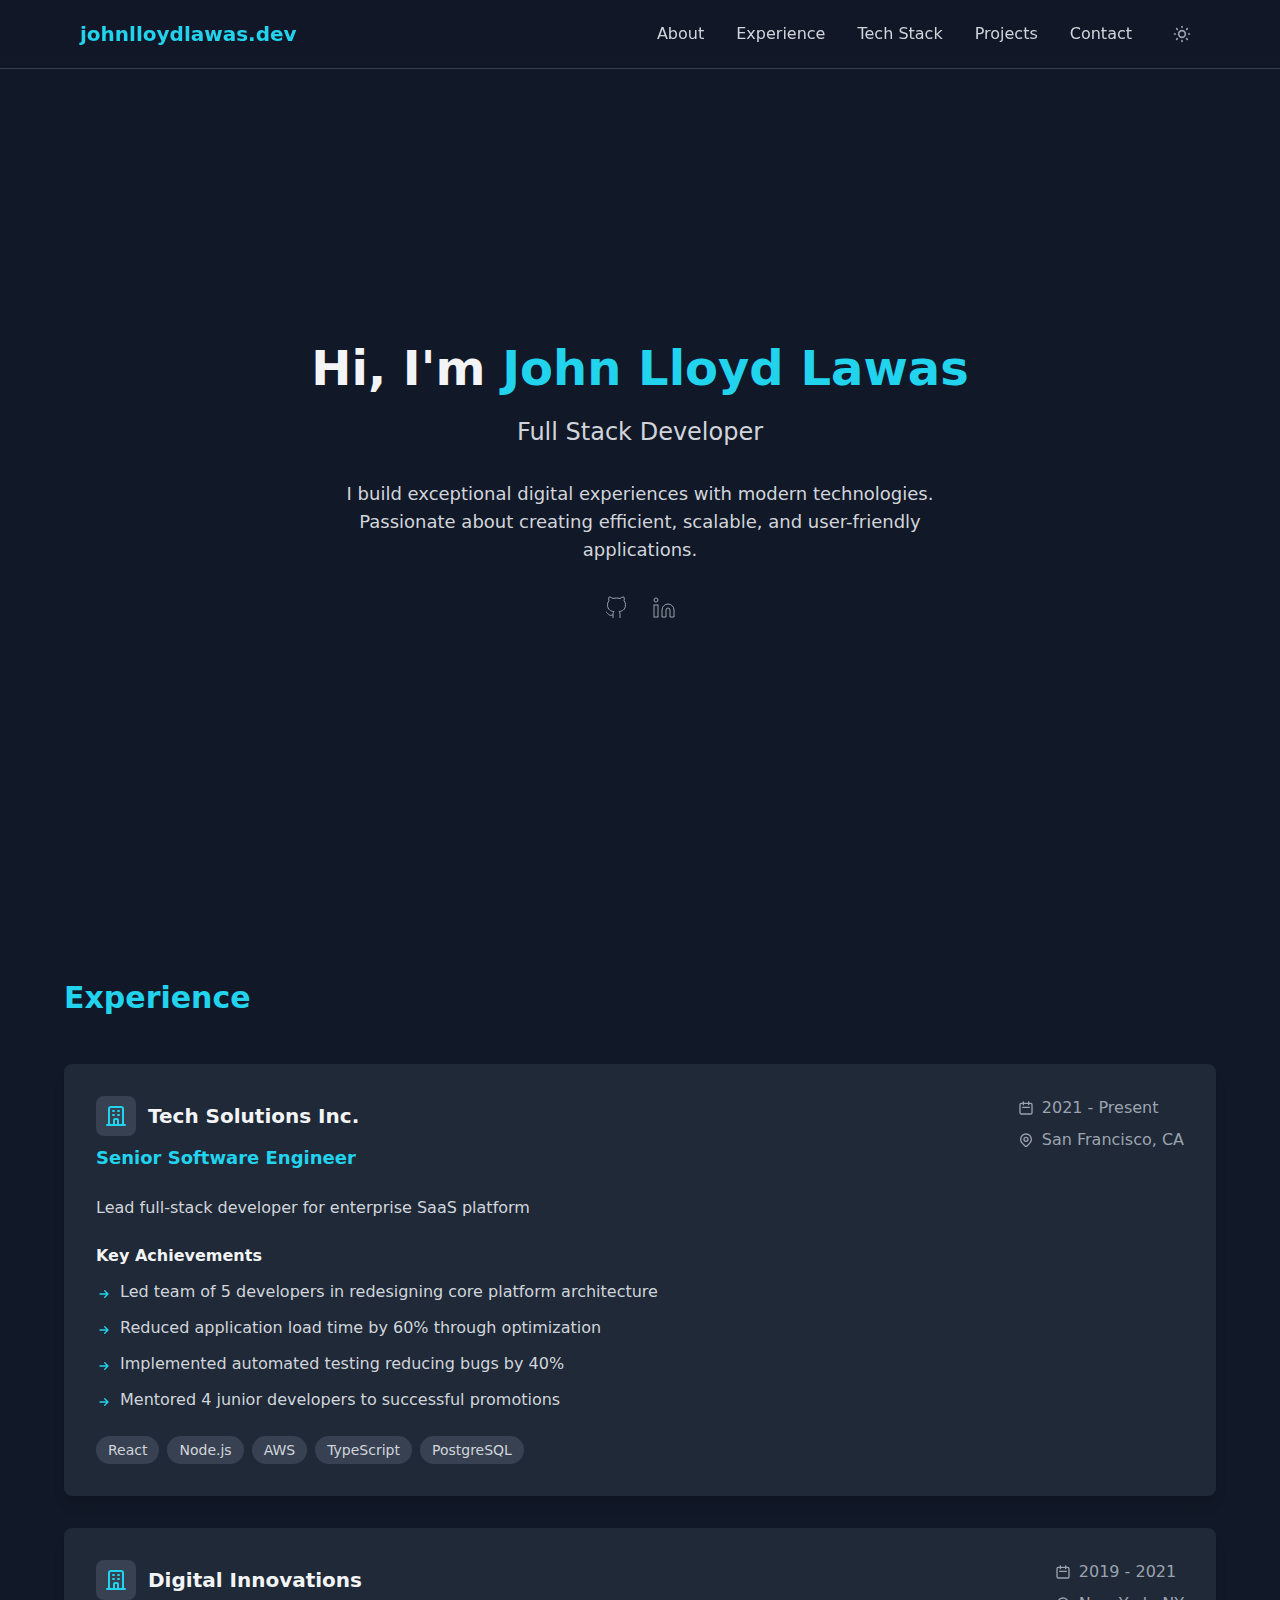
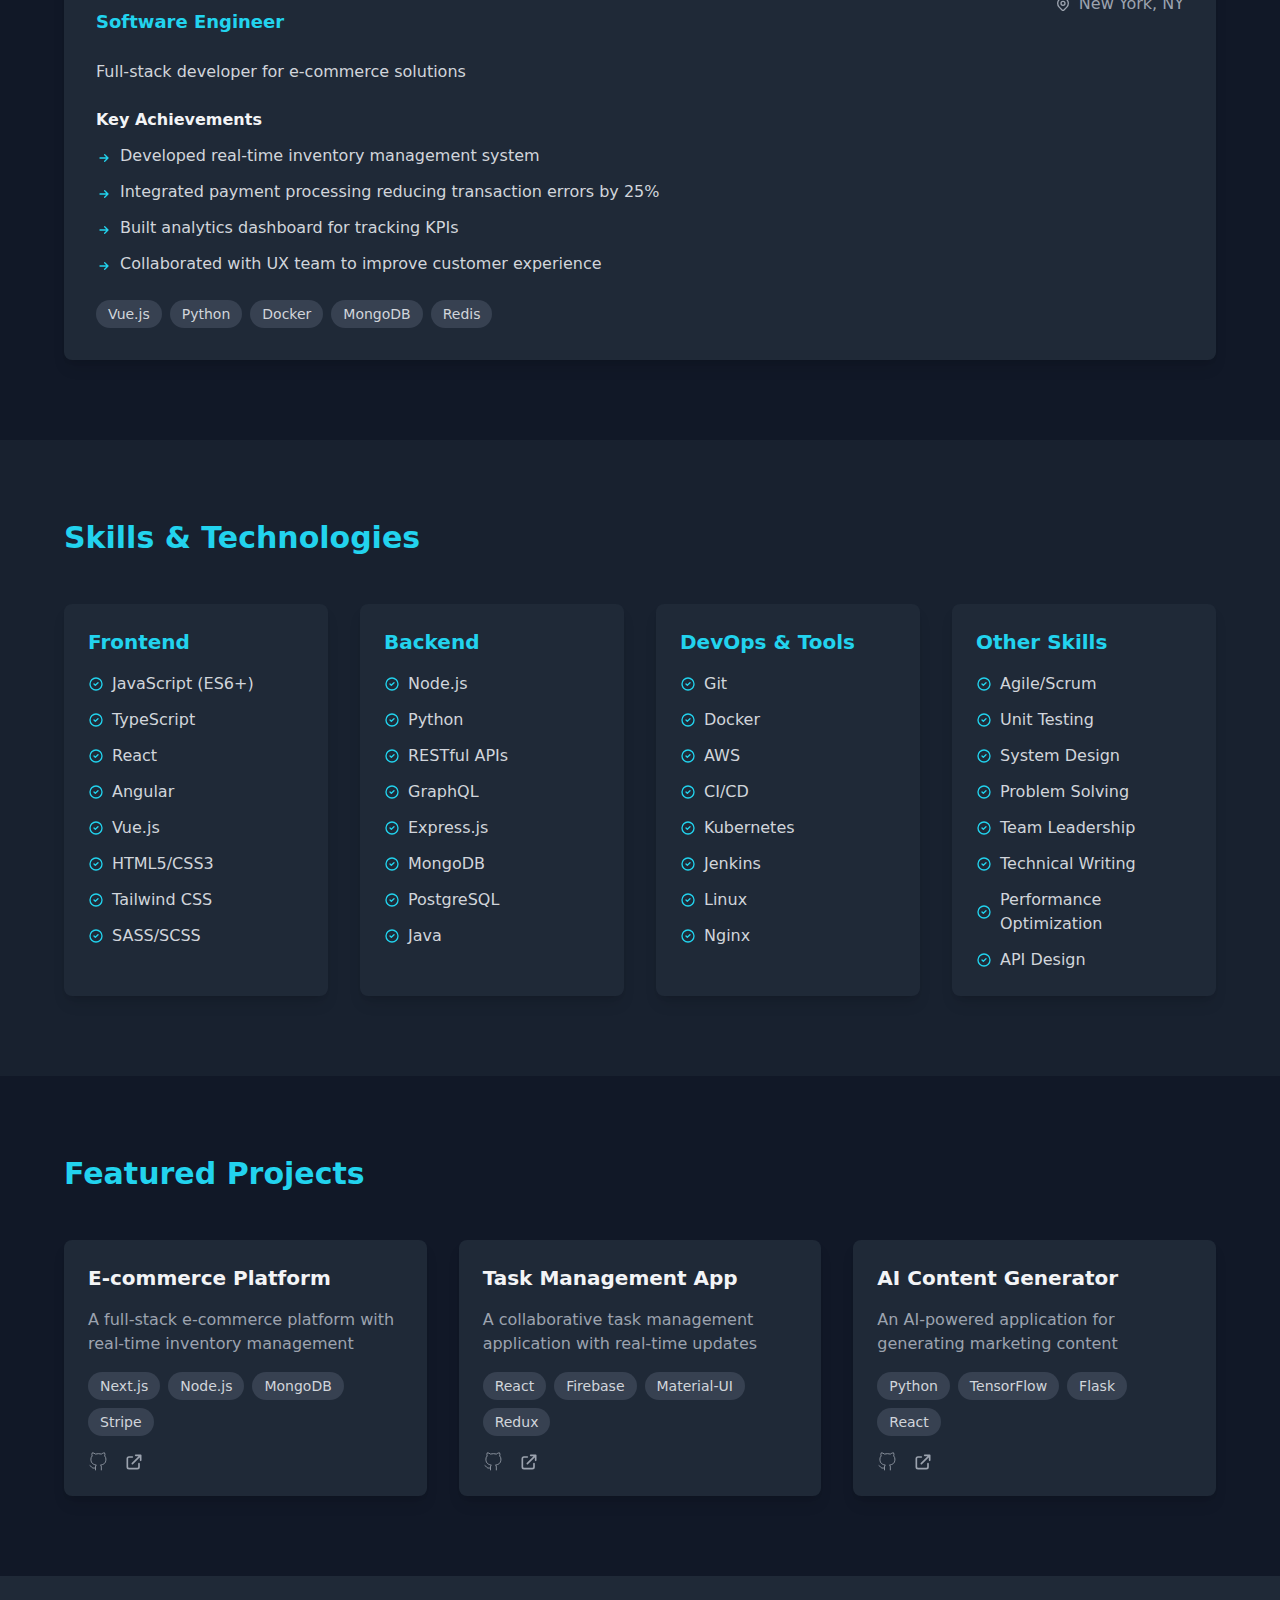
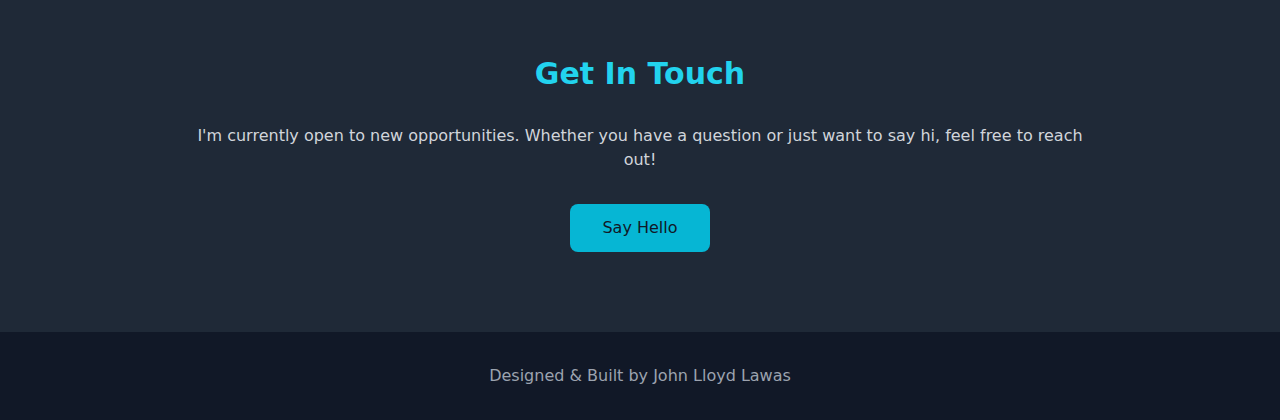
==== commit 330a64e8: "Auto-generated commit" ====
--- a/index.html
+++ b/index.html
@@ -6,8 +6,8 @@
   <base href="/">
   <meta name="viewport" content="width=device-width, initial-scale=1">
   <link rel="icon" type="image/x-icon" href="favicon.ico">
-<style>*,:before,:after{--tw-border-spacing-x:0;--tw-border-spacing-y:0;--tw-translate-x:0;--tw-translate-y:0;--tw-rotate:0;--tw-skew-x:0;--tw-skew-y:0;--tw-scale-x:1;--tw-scale-y:1;--tw-pan-x: ;--tw-pan-y: ;--tw-pinch-zoom: ;--tw-scroll-snap-strictness:proximity;--tw-gradient-from-position: ;--tw-gradient-via-position: ;--tw-gradient-to-position: ;--tw-ordinal: ;--tw-slashed-zero: ;--tw-numeric-figure: ;--tw-numeric-spacing: ;--tw-numeric-fraction: ;--tw-ring-inset: ;--tw-ring-offset-width:0px;--tw-ring-offset-color:#fff;--tw-ring-color:rgb(59 130 246 / .5);--tw-ring-offset-shadow:0 0 #0000;--tw-ring-shadow:0 0 #0000;--tw-shadow:0 0 #0000;--tw-shadow-colored:0 0 #0000;--tw-blur: ;--tw-brightness: ;--tw-contrast: ;--tw-grayscale: ;--tw-hue-rotate: ;--tw-invert: ;--tw-saturate: ;--tw-sepia: ;--tw-drop-shadow: ;--tw-backdrop-blur: ;--tw-backdrop-brightness: ;--tw-backdrop-contrast: ;--tw-backdrop-grayscale: ;--tw-backdrop-hue-rotate: ;--tw-backdrop-invert: ;--tw-backdrop-opacity: ;--tw-backdrop-saturate: ;--tw-backdrop-sepia: ;--tw-contain-size: ;--tw-contain-layout: ;--tw-contain-paint: ;--tw-contain-style: }*,:before,:after{box-sizing:border-box;border-width:0;border-style:solid;border-color:#e5e7eb}:before,:after{--tw-content:""}html{line-height:1.5;-webkit-text-size-adjust:100%;-moz-tab-size:4;tab-size:4;font-family:ui-sans-serif,system-ui,sans-serif,"Apple Color Emoji","Segoe UI Emoji",Segoe UI Symbol,"Noto Color Emoji";font-feature-settings:normal;font-variation-settings:normal;-webkit-tap-highlight-color:transparent}body{margin:0;line-height:inherit}html{scroll-behavior:smooth}</style><link rel="stylesheet" href="styles-3P5CFEBL.css" media="print" onload="this.media='all'"><noscript><link rel="stylesheet" href="styles-3P5CFEBL.css"></noscript></head>
+<style>*,:before,:after{--tw-border-spacing-x:0;--tw-border-spacing-y:0;--tw-translate-x:0;--tw-translate-y:0;--tw-rotate:0;--tw-skew-x:0;--tw-skew-y:0;--tw-scale-x:1;--tw-scale-y:1;--tw-pan-x: ;--tw-pan-y: ;--tw-pinch-zoom: ;--tw-scroll-snap-strictness:proximity;--tw-gradient-from-position: ;--tw-gradient-via-position: ;--tw-gradient-to-position: ;--tw-ordinal: ;--tw-slashed-zero: ;--tw-numeric-figure: ;--tw-numeric-spacing: ;--tw-numeric-fraction: ;--tw-ring-inset: ;--tw-ring-offset-width:0px;--tw-ring-offset-color:#fff;--tw-ring-color:rgb(59 130 246 / .5);--tw-ring-offset-shadow:0 0 #0000;--tw-ring-shadow:0 0 #0000;--tw-shadow:0 0 #0000;--tw-shadow-colored:0 0 #0000;--tw-blur: ;--tw-brightness: ;--tw-contrast: ;--tw-grayscale: ;--tw-hue-rotate: ;--tw-invert: ;--tw-saturate: ;--tw-sepia: ;--tw-drop-shadow: ;--tw-backdrop-blur: ;--tw-backdrop-brightness: ;--tw-backdrop-contrast: ;--tw-backdrop-grayscale: ;--tw-backdrop-hue-rotate: ;--tw-backdrop-invert: ;--tw-backdrop-opacity: ;--tw-backdrop-saturate: ;--tw-backdrop-sepia: ;--tw-contain-size: ;--tw-contain-layout: ;--tw-contain-paint: ;--tw-contain-style: }*,:before,:after{box-sizing:border-box;border-width:0;border-style:solid;border-color:#e5e7eb}:before,:after{--tw-content:""}html{line-height:1.5;-webkit-text-size-adjust:100%;-moz-tab-size:4;tab-size:4;font-family:ui-sans-serif,system-ui,sans-serif,"Apple Color Emoji","Segoe UI Emoji",Segoe UI Symbol,"Noto Color Emoji";font-feature-settings:normal;font-variation-settings:normal;-webkit-tap-highlight-color:transparent}body{margin:0;line-height:inherit}html{scroll-behavior:smooth}</style><link rel="stylesheet" href="styles-YU7NJLVA.css" media="print" onload="this.media='all'"><noscript><link rel="stylesheet" href="styles-YU7NJLVA.css"></noscript></head>
 <body>
   <app-root></app-root>
-<script src="polyfills-FFHMD2TL.js" type="module"></script><script src="main-3BBLXT42.js" type="module"></script></body>
+<script src="polyfills-FFHMD2TL.js" type="module"></script><script src="main-5FM5IAX4.js" type="module"></script></body>
 </html>
--- a/styles-YU7NJLVA.css
+++ b/styles-YU7NJLVA.css
@@ -0,0 +1 @@
+*,:before,:after{--tw-border-spacing-x: 0;--tw-border-spacing-y: 0;--tw-translate-x: 0;--tw-translate-y: 0;--tw-rotate: 0;--tw-skew-x: 0;--tw-skew-y: 0;--tw-scale-x: 1;--tw-scale-y: 1;--tw-pan-x: ;--tw-pan-y: ;--tw-pinch-zoom: ;--tw-scroll-snap-strictness: proximity;--tw-gradient-from-position: ;--tw-gradient-via-position: ;--tw-gradient-to-position: ;--tw-ordinal: ;--tw-slashed-zero: ;--tw-numeric-figure: ;--tw-numeric-spacing: ;--tw-numeric-fraction: ;--tw-ring-inset: ;--tw-ring-offset-width: 0px;--tw-ring-offset-color: #fff;--tw-ring-color: rgb(59 130 246 / .5);--tw-ring-offset-shadow: 0 0 #0000;--tw-ring-shadow: 0 0 #0000;--tw-shadow: 0 0 #0000;--tw-shadow-colored: 0 0 #0000;--tw-blur: ;--tw-brightness: ;--tw-contrast: ;--tw-grayscale: ;--tw-hue-rotate: ;--tw-invert: ;--tw-saturate: ;--tw-sepia: ;--tw-drop-shadow: ;--tw-backdrop-blur: ;--tw-backdrop-brightness: ;--tw-backdrop-contrast: ;--tw-backdrop-grayscale: ;--tw-backdrop-hue-rotate: ;--tw-backdrop-invert: ;--tw-backdrop-opacity: ;--tw-backdrop-saturate: ;--tw-backdrop-sepia: ;--tw-contain-size: ;--tw-contain-layout: ;--tw-contain-paint: ;--tw-contain-style: }::backdrop{--tw-border-spacing-x: 0;--tw-border-spacing-y: 0;--tw-translate-x: 0;--tw-translate-y: 0;--tw-rotate: 0;--tw-skew-x: 0;--tw-skew-y: 0;--tw-scale-x: 1;--tw-scale-y: 1;--tw-pan-x: ;--tw-pan-y: ;--tw-pinch-zoom: ;--tw-scroll-snap-strictness: proximity;--tw-gradient-from-position: ;--tw-gradient-via-position: ;--tw-gradient-to-position: ;--tw-ordinal: ;--tw-slashed-zero: ;--tw-numeric-figure: ;--tw-numeric-spacing: ;--tw-numeric-fraction: ;--tw-ring-inset: ;--tw-ring-offset-width: 0px;--tw-ring-offset-color: #fff;--tw-ring-color: rgb(59 130 246 / .5);--tw-ring-offset-shadow: 0 0 #0000;--tw-ring-shadow: 0 0 #0000;--tw-shadow: 0 0 #0000;--tw-shadow-colored: 0 0 #0000;--tw-blur: ;--tw-brightness: ;--tw-contrast: ;--tw-grayscale: ;--tw-hue-rotate: ;--tw-invert: ;--tw-saturate: ;--tw-sepia: ;--tw-drop-shadow: ;--tw-backdrop-blur: ;--tw-backdrop-brightness: ;--tw-backdrop-contrast: ;--tw-backdrop-grayscale: ;--tw-backdrop-hue-rotate: ;--tw-backdrop-invert: ;--tw-backdrop-opacity: ;--tw-backdrop-saturate: ;--tw-backdrop-sepia: ;--tw-contain-size: ;--tw-contain-layout: ;--tw-contain-paint: ;--tw-contain-style: }*,:before,:after{box-sizing:border-box;border-width:0;border-style:solid;border-color:#e5e7eb}:before,:after{--tw-content: ""}html,:host{line-height:1.5;-webkit-text-size-adjust:100%;-moz-tab-size:4;tab-size:4;font-family:ui-sans-serif,system-ui,sans-serif,"Apple Color Emoji","Segoe UI Emoji",Segoe UI Symbol,"Noto Color Emoji";font-feature-settings:normal;font-variation-settings:normal;-webkit-tap-highlight-color:transparent}body{margin:0;line-height:inherit}hr{height:0;color:inherit;border-top-width:1px}abbr:where([title]){text-decoration:underline dotted}h1,h2,h3,h4,h5,h6{font-size:inherit;font-weight:inherit}a{color:inherit;text-decoration:inherit}b,strong{font-weight:bolder}code,kbd,samp,pre{font-family:ui-monospace,SFMono-Regular,Menlo,Monaco,Consolas,Liberation Mono,Courier New,monospace;font-feature-settings:normal;font-variation-settings:normal;font-size:1em}small{font-size:80%}sub,sup{font-size:75%;line-height:0;position:relative;vertical-align:baseline}sub{bottom:-.25em}sup{top:-.5em}table{text-indent:0;border-color:inherit;border-collapse:collapse}button,input,optgroup,select,textarea{font-family:inherit;font-feature-settings:inherit;font-variation-settings:inherit;font-size:100%;font-weight:inherit;line-height:inherit;letter-spacing:inherit;color:inherit;margin:0;padding:0}button,select{text-transform:none}button,input:where([type=button]),input:where([type=reset]),input:where([type=submit]){-webkit-appearance:button;background-color:transparent;background-image:none}:-moz-focusring{outline:auto}:-moz-ui-invalid{box-shadow:none}progress{vertical-align:baseline}::-webkit-inner-spin-button,::-webkit-outer-spin-button{height:auto}[type=search]{-webkit-appearance:textfield;outline-offset:-2px}::-webkit-search-decoration{-webkit-appearance:none}::-webkit-file-upload-button{-webkit-appearance:button;font:inherit}summary{display:list-item}blockquote,dl,dd,h1,h2,h3,h4,h5,h6,hr,figure,p,pre{margin:0}fieldset{margin:0;padding:0}legend{padding:0}ol,ul,menu{list-style:none;margin:0;padding:0}dialog{padding:0}textarea{resize:vertical}input::placeholder,textarea::placeholder{opacity:1;color:#9ca3af}button,[role=button]{cursor:pointer}:disabled{cursor:default}img,svg,video,canvas,audio,iframe,embed,object{display:block;vertical-align:middle}img,video{max-width:100%;height:auto}[hidden]:where(:not([hidden=until-found])){display:none}.fixed{position:fixed}.z-50{z-index:50}.mx-auto{margin-left:auto;margin-right:auto}.mb-12{margin-bottom:3rem}.mb-3{margin-bottom:.75rem}.mb-4{margin-bottom:1rem}.mb-6{margin-bottom:1.5rem}.mb-8{margin-bottom:2rem}.mr-2{margin-right:.5rem}.mt-1\.5{margin-top:.375rem}.inline-block{display:inline-block}.flex{display:flex}.grid{display:grid}.hidden{display:none}.h-4{height:1rem}.h-5{height:1.25rem}.h-6{height:1.5rem}.min-h-screen{min-height:100vh}.w-4{width:1rem}.w-5{width:1.25rem}.w-6{width:1.5rem}.w-full{width:100%}.max-w-2xl{max-width:42rem}.max-w-4xl{max-width:56rem}.max-w-6xl{max-width:72rem}.flex-shrink-0{flex-shrink:0}.flex-col{flex-direction:column}.flex-wrap{flex-wrap:wrap}.items-start{align-items:flex-start}.items-center{align-items:center}.justify-center{justify-content:center}.justify-between{justify-content:space-between}.gap-2{gap:.5rem}.gap-4{gap:1rem}.gap-8{gap:2rem}.space-x-2>:not([hidden])~:not([hidden]){--tw-space-x-reverse: 0;margin-right:calc(.5rem * var(--tw-space-x-reverse));margin-left:calc(.5rem * calc(1 - var(--tw-space-x-reverse)))}.space-x-3>:not([hidden])~:not([hidden]){--tw-space-x-reverse: 0;margin-right:calc(.75rem * var(--tw-space-x-reverse));margin-left:calc(.75rem * calc(1 - var(--tw-space-x-reverse)))}.space-x-4>:not([hidden])~:not([hidden]){--tw-space-x-reverse: 0;margin-right:calc(1rem * var(--tw-space-x-reverse));margin-left:calc(1rem * calc(1 - var(--tw-space-x-reverse)))}.space-x-6>:not([hidden])~:not([hidden]){--tw-space-x-reverse: 0;margin-right:calc(1.5rem * var(--tw-space-x-reverse));margin-left:calc(1.5rem * calc(1 - var(--tw-space-x-reverse)))}.space-x-8>:not([hidden])~:not([hidden]){--tw-space-x-reverse: 0;margin-right:calc(2rem * var(--tw-space-x-reverse));margin-left:calc(2rem * calc(1 - var(--tw-space-x-reverse)))}.space-y-2>:not([hidden])~:not([hidden]){--tw-space-y-reverse: 0;margin-top:calc(.5rem * calc(1 - var(--tw-space-y-reverse)));margin-bottom:calc(.5rem * var(--tw-space-y-reverse))}.space-y-3>:not([hidden])~:not([hidden]){--tw-space-y-reverse: 0;margin-top:calc(.75rem * calc(1 - var(--tw-space-y-reverse)));margin-bottom:calc(.75rem * var(--tw-space-y-reverse))}.space-y-4>:not([hidden])~:not([hidden]){--tw-space-y-reverse: 0;margin-top:calc(1rem * calc(1 - var(--tw-space-y-reverse)));margin-bottom:calc(1rem * var(--tw-space-y-reverse))}.space-y-8>:not([hidden])~:not([hidden]){--tw-space-y-reverse: 0;margin-top:calc(2rem * calc(1 - var(--tw-space-y-reverse)));margin-bottom:calc(2rem * var(--tw-space-y-reverse))}.rounded-full{border-radius:9999px}.rounded-lg{border-radius:.5rem}.border{border-width:1px}.border-b{border-bottom-width:1px}.border-t{border-top-width:1px}.border-gray-200{--tw-border-opacity: 1;border-color:rgb(229 231 235 / var(--tw-border-opacity, 1))}.border-gray-700{--tw-border-opacity: 1;border-color:rgb(55 65 81 / var(--tw-border-opacity, 1))}.bg-cyan-500{--tw-bg-opacity: 1;background-color:rgb(6 182 212 / var(--tw-bg-opacity, 1))}.bg-cyan-600{--tw-bg-opacity: 1;background-color:rgb(8 145 178 / var(--tw-bg-opacity, 1))}.bg-gray-100{--tw-bg-opacity: 1;background-color:rgb(243 244 246 / var(--tw-bg-opacity, 1))}.bg-gray-50{--tw-bg-opacity: 1;background-color:rgb(249 250 251 / var(--tw-bg-opacity, 1))}.bg-gray-700{--tw-bg-opacity: 1;background-color:rgb(55 65 81 / var(--tw-bg-opacity, 1))}.bg-gray-800{--tw-bg-opacity: 1;background-color:rgb(31 41 55 / var(--tw-bg-opacity, 1))}.bg-gray-800\/50{background-color:#1f293780}.bg-gray-900{--tw-bg-opacity: 1;background-color:rgb(17 24 39 / var(--tw-bg-opacity, 1))}.bg-gray-900\/80{background-color:#111827cc}.bg-white{--tw-bg-opacity: 1;background-color:rgb(255 255 255 / var(--tw-bg-opacity, 1))}.bg-white\/80{background-color:#fffc}.p-2{padding:.5rem}.p-6{padding:1.5rem}.p-8{padding:2rem}.px-3{padding-left:.75rem;padding-right:.75rem}.px-4{padding-left:1rem;padding-right:1rem}.px-8{padding-left:2rem;padding-right:2rem}.py-1{padding-top:.25rem;padding-bottom:.25rem}.py-20{padding-top:5rem;padding-bottom:5rem}.py-3{padding-top:.75rem;padding-bottom:.75rem}.py-4{padding-top:1rem;padding-bottom:1rem}.py-6{padding-top:1.5rem;padding-bottom:1.5rem}.py-8{padding-top:2rem;padding-bottom:2rem}.pt-16{padding-top:4rem}.text-center{text-align:center}.text-3xl{font-size:1.875rem;line-height:2.25rem}.text-4xl{font-size:2.25rem;line-height:2.5rem}.text-lg{font-size:1.125rem;line-height:1.75rem}.text-sm{font-size:.875rem;line-height:1.25rem}.text-xl{font-size:1.25rem;line-height:1.75rem}.font-bold{font-weight:700}.font-medium{font-weight:500}.font-semibold{font-weight:600}.text-cyan-400{--tw-text-opacity: 1;color:rgb(34 211 238 / var(--tw-text-opacity, 1))}.text-cyan-600{--tw-text-opacity: 1;color:rgb(8 145 178 / var(--tw-text-opacity, 1))}.text-gray-100{--tw-text-opacity: 1;color:rgb(243 244 246 / var(--tw-text-opacity, 1))}.text-gray-300{--tw-text-opacity: 1;color:rgb(209 213 219 / var(--tw-text-opacity, 1))}.text-gray-400{--tw-text-opacity: 1;color:rgb(156 163 175 / var(--tw-text-opacity, 1))}.text-gray-500{--tw-text-opacity: 1;color:rgb(107 114 128 / var(--tw-text-opacity, 1))}.text-gray-600{--tw-text-opacity: 1;color:rgb(75 85 99 / var(--tw-text-opacity, 1))}.text-gray-900{--tw-text-opacity: 1;color:rgb(17 24 39 / var(--tw-text-opacity, 1))}.text-white{--tw-text-opacity: 1;color:rgb(255 255 255 / var(--tw-text-opacity, 1))}.shadow-lg{--tw-shadow: 0 10px 15px -3px rgb(0 0 0 / .1), 0 4px 6px -4px rgb(0 0 0 / .1);--tw-shadow-colored: 0 10px 15px -3px var(--tw-shadow-color), 0 4px 6px -4px var(--tw-shadow-color);box-shadow:var(--tw-ring-offset-shadow, 0 0 #0000),var(--tw-ring-shadow, 0 0 #0000),var(--tw-shadow)}.backdrop-blur-sm{--tw-backdrop-blur: blur(4px);-webkit-backdrop-filter:var(--tw-backdrop-blur) var(--tw-backdrop-brightness) var(--tw-backdrop-contrast) var(--tw-backdrop-grayscale) var(--tw-backdrop-hue-rotate) var(--tw-backdrop-invert) var(--tw-backdrop-opacity) var(--tw-backdrop-saturate) var(--tw-backdrop-sepia);backdrop-filter:var(--tw-backdrop-blur) var(--tw-backdrop-brightness) var(--tw-backdrop-contrast) var(--tw-backdrop-grayscale) var(--tw-backdrop-hue-rotate) var(--tw-backdrop-invert) var(--tw-backdrop-opacity) var(--tw-backdrop-saturate) var(--tw-backdrop-sepia)}.transition-colors{transition-property:color,background-color,border-color,text-decoration-color,fill,stroke;transition-timing-function:cubic-bezier(.4,0,.2,1);transition-duration:.15s}.duration-300{transition-duration:.3s}html{scroll-behavior:smooth}::-webkit-scrollbar{width:8px}::-webkit-scrollbar-track{background:#1a1a1a}::-webkit-scrollbar-thumb{background:#4a4a4a;border-radius:4px}::-webkit-scrollbar-thumb:hover{background:#5a5a5a}.transition-all{transition-property:all;transition-timing-function:cubic-bezier(.4,0,.2,1);transition-duration:.15s}.hover\:bg-cyan-400:hover{--tw-bg-opacity: 1;background-color:rgb(34 211 238 / var(--tw-bg-opacity, 1))}.hover\:bg-cyan-500:hover{--tw-bg-opacity: 1;background-color:rgb(6 182 212 / var(--tw-bg-opacity, 1))}.hover\:bg-gray-50:hover{--tw-bg-opacity: 1;background-color:rgb(249 250 251 / var(--tw-bg-opacity, 1))}.hover\:bg-gray-700\/50:hover{background-color:#37415180}.hover\:text-cyan-300:hover{--tw-text-opacity: 1;color:rgb(103 232 249 / var(--tw-text-opacity, 1))}.hover\:text-cyan-500:hover{--tw-text-opacity: 1;color:rgb(6 182 212 / var(--tw-text-opacity, 1))}.hover\:shadow-xl:hover{--tw-shadow: 0 20px 25px -5px rgb(0 0 0 / .1), 0 8px 10px -6px rgb(0 0 0 / .1);--tw-shadow-colored: 0 20px 25px -5px var(--tw-shadow-color), 0 8px 10px -6px var(--tw-shadow-color);box-shadow:var(--tw-ring-offset-shadow, 0 0 #0000),var(--tw-ring-shadow, 0 0 #0000),var(--tw-shadow)}@media (min-width: 640px){.sm\:text-2xl{font-size:1.5rem;line-height:2rem}.sm\:text-5xl{font-size:3rem;line-height:1}}@media (min-width: 768px){.md\:flex{display:flex}.md\:hidden{display:none}.md\:grid-cols-2{grid-template-columns:repeat(2,minmax(0,1fr))}.md\:flex-row{flex-direction:row}.md\:items-start{align-items:flex-start}.md\:justify-between{justify-content:space-between}}@media (min-width: 1024px){.lg\:grid-cols-3{grid-template-columns:repeat(3,minmax(0,1fr))}.lg\:grid-cols-4{grid-template-columns:repeat(4,minmax(0,1fr))}}
--- a/styles-YU7NJLVA.css
+++ b/styles-YU7NJLVA.css
@@ -0,0 +1 @@
+*,:before,:after{--tw-border-spacing-x: 0;--tw-border-spacing-y: 0;--tw-translate-x: 0;--tw-translate-y: 0;--tw-rotate: 0;--tw-skew-x: 0;--tw-skew-y: 0;--tw-scale-x: 1;--tw-scale-y: 1;--tw-pan-x: ;--tw-pan-y: ;--tw-pinch-zoom: ;--tw-scroll-snap-strictness: proximity;--tw-gradient-from-position: ;--tw-gradient-via-position: ;--tw-gradient-to-position: ;--tw-ordinal: ;--tw-slashed-zero: ;--tw-numeric-figure: ;--tw-numeric-spacing: ;--tw-numeric-fraction: ;--tw-ring-inset: ;--tw-ring-offset-width: 0px;--tw-ring-offset-color: #fff;--tw-ring-color: rgb(59 130 246 / .5);--tw-ring-offset-shadow: 0 0 #0000;--tw-ring-shadow: 0 0 #0000;--tw-shadow: 0 0 #0000;--tw-shadow-colored: 0 0 #0000;--tw-blur: ;--tw-brightness: ;--tw-contrast: ;--tw-grayscale: ;--tw-hue-rotate: ;--tw-invert: ;--tw-saturate: ;--tw-sepia: ;--tw-drop-shadow: ;--tw-backdrop-blur: ;--tw-backdrop-brightness: ;--tw-backdrop-contrast: ;--tw-backdrop-grayscale: ;--tw-backdrop-hue-rotate: ;--tw-backdrop-invert: ;--tw-backdrop-opacity: ;--tw-backdrop-saturate: ;--tw-backdrop-sepia: ;--tw-contain-size: ;--tw-contain-layout: ;--tw-contain-paint: ;--tw-contain-style: }::backdrop{--tw-border-spacing-x: 0;--tw-border-spacing-y: 0;--tw-translate-x: 0;--tw-translate-y: 0;--tw-rotate: 0;--tw-skew-x: 0;--tw-skew-y: 0;--tw-scale-x: 1;--tw-scale-y: 1;--tw-pan-x: ;--tw-pan-y: ;--tw-pinch-zoom: ;--tw-scroll-snap-strictness: proximity;--tw-gradient-from-position: ;--tw-gradient-via-position: ;--tw-gradient-to-position: ;--tw-ordinal: ;--tw-slashed-zero: ;--tw-numeric-figure: ;--tw-numeric-spacing: ;--tw-numeric-fraction: ;--tw-ring-inset: ;--tw-ring-offset-width: 0px;--tw-ring-offset-color: #fff;--tw-ring-color: rgb(59 130 246 / .5);--tw-ring-offset-shadow: 0 0 #0000;--tw-ring-shadow: 0 0 #0000;--tw-shadow: 0 0 #0000;--tw-shadow-colored: 0 0 #0000;--tw-blur: ;--tw-brightness: ;--tw-contrast: ;--tw-grayscale: ;--tw-hue-rotate: ;--tw-invert: ;--tw-saturate: ;--tw-sepia: ;--tw-drop-shadow: ;--tw-backdrop-blur: ;--tw-backdrop-brightness: ;--tw-backdrop-contrast: ;--tw-backdrop-grayscale: ;--tw-backdrop-hue-rotate: ;--tw-backdrop-invert: ;--tw-backdrop-opacity: ;--tw-backdrop-saturate: ;--tw-backdrop-sepia: ;--tw-contain-size: ;--tw-contain-layout: ;--tw-contain-paint: ;--tw-contain-style: }*,:before,:after{box-sizing:border-box;border-width:0;border-style:solid;border-color:#e5e7eb}:before,:after{--tw-content: ""}html,:host{line-height:1.5;-webkit-text-size-adjust:100%;-moz-tab-size:4;tab-size:4;font-family:ui-sans-serif,system-ui,sans-serif,"Apple Color Emoji","Segoe UI Emoji",Segoe UI Symbol,"Noto Color Emoji";font-feature-settings:normal;font-variation-settings:normal;-webkit-tap-highlight-color:transparent}body{margin:0;line-height:inherit}hr{height:0;color:inherit;border-top-width:1px}abbr:where([title]){text-decoration:underline dotted}h1,h2,h3,h4,h5,h6{font-size:inherit;font-weight:inherit}a{color:inherit;text-decoration:inherit}b,strong{font-weight:bolder}code,kbd,samp,pre{font-family:ui-monospace,SFMono-Regular,Menlo,Monaco,Consolas,Liberation Mono,Courier New,monospace;font-feature-settings:normal;font-variation-settings:normal;font-size:1em}small{font-size:80%}sub,sup{font-size:75%;line-height:0;position:relative;vertical-align:baseline}sub{bottom:-.25em}sup{top:-.5em}table{text-indent:0;border-color:inherit;border-collapse:collapse}button,input,optgroup,select,textarea{font-family:inherit;font-feature-settings:inherit;font-variation-settings:inherit;font-size:100%;font-weight:inherit;line-height:inherit;letter-spacing:inherit;color:inherit;margin:0;padding:0}button,select{text-transform:none}button,input:where([type=button]),input:where([type=reset]),input:where([type=submit]){-webkit-appearance:button;background-color:transparent;background-image:none}:-moz-focusring{outline:auto}:-moz-ui-invalid{box-shadow:none}progress{vertical-align:baseline}::-webkit-inner-spin-button,::-webkit-outer-spin-button{height:auto}[type=search]{-webkit-appearance:textfield;outline-offset:-2px}::-webkit-search-decoration{-webkit-appearance:none}::-webkit-file-upload-button{-webkit-appearance:button;font:inherit}summary{display:list-item}blockquote,dl,dd,h1,h2,h3,h4,h5,h6,hr,figure,p,pre{margin:0}fieldset{margin:0;padding:0}legend{padding:0}ol,ul,menu{list-style:none;margin:0;padding:0}dialog{padding:0}textarea{resize:vertical}input::placeholder,textarea::placeholder{opacity:1;color:#9ca3af}button,[role=button]{cursor:pointer}:disabled{cursor:default}img,svg,video,canvas,audio,iframe,embed,object{display:block;vertical-align:middle}img,video{max-width:100%;height:auto}[hidden]:where(:not([hidden=until-found])){display:none}.fixed{position:fixed}.z-50{z-index:50}.mx-auto{margin-left:auto;margin-right:auto}.mb-12{margin-bottom:3rem}.mb-3{margin-bottom:.75rem}.mb-4{margin-bottom:1rem}.mb-6{margin-bottom:1.5rem}.mb-8{margin-bottom:2rem}.mr-2{margin-right:.5rem}.mt-1\.5{margin-top:.375rem}.inline-block{display:inline-block}.flex{display:flex}.grid{display:grid}.hidden{display:none}.h-4{height:1rem}.h-5{height:1.25rem}.h-6{height:1.5rem}.min-h-screen{min-height:100vh}.w-4{width:1rem}.w-5{width:1.25rem}.w-6{width:1.5rem}.w-full{width:100%}.max-w-2xl{max-width:42rem}.max-w-4xl{max-width:56rem}.max-w-6xl{max-width:72rem}.flex-shrink-0{flex-shrink:0}.flex-col{flex-direction:column}.flex-wrap{flex-wrap:wrap}.items-start{align-items:flex-start}.items-center{align-items:center}.justify-center{justify-content:center}.justify-between{justify-content:space-between}.gap-2{gap:.5rem}.gap-4{gap:1rem}.gap-8{gap:2rem}.space-x-2>:not([hidden])~:not([hidden]){--tw-space-x-reverse: 0;margin-right:calc(.5rem * var(--tw-space-x-reverse));margin-left:calc(.5rem * calc(1 - var(--tw-space-x-reverse)))}.space-x-3>:not([hidden])~:not([hidden]){--tw-space-x-reverse: 0;margin-right:calc(.75rem * var(--tw-space-x-reverse));margin-left:calc(.75rem * calc(1 - var(--tw-space-x-reverse)))}.space-x-4>:not([hidden])~:not([hidden]){--tw-space-x-reverse: 0;margin-right:calc(1rem * var(--tw-space-x-reverse));margin-left:calc(1rem * calc(1 - var(--tw-space-x-reverse)))}.space-x-6>:not([hidden])~:not([hidden]){--tw-space-x-reverse: 0;margin-right:calc(1.5rem * var(--tw-space-x-reverse));margin-left:calc(1.5rem * calc(1 - var(--tw-space-x-reverse)))}.space-x-8>:not([hidden])~:not([hidden]){--tw-space-x-reverse: 0;margin-right:calc(2rem * var(--tw-space-x-reverse));margin-left:calc(2rem * calc(1 - var(--tw-space-x-reverse)))}.space-y-2>:not([hidden])~:not([hidden]){--tw-space-y-reverse: 0;margin-top:calc(.5rem * calc(1 - var(--tw-space-y-reverse)));margin-bottom:calc(.5rem * var(--tw-space-y-reverse))}.space-y-3>:not([hidden])~:not([hidden]){--tw-space-y-reverse: 0;margin-top:calc(.75rem * calc(1 - var(--tw-space-y-reverse)));margin-bottom:calc(.75rem * var(--tw-space-y-reverse))}.space-y-4>:not([hidden])~:not([hidden]){--tw-space-y-reverse: 0;margin-top:calc(1rem * calc(1 - var(--tw-space-y-reverse)));margin-bottom:calc(1rem * var(--tw-space-y-reverse))}.space-y-8>:not([hidden])~:not([hidden]){--tw-space-y-reverse: 0;margin-top:calc(2rem * calc(1 - var(--tw-space-y-reverse)));margin-bottom:calc(2rem * var(--tw-space-y-reverse))}.rounded-full{border-radius:9999px}.rounded-lg{border-radius:.5rem}.border{border-width:1px}.border-b{border-bottom-width:1px}.border-t{border-top-width:1px}.border-gray-200{--tw-border-opacity: 1;border-color:rgb(229 231 235 / var(--tw-border-opacity, 1))}.border-gray-700{--tw-border-opacity: 1;border-color:rgb(55 65 81 / var(--tw-border-opacity, 1))}.bg-cyan-500{--tw-bg-opacity: 1;background-color:rgb(6 182 212 / var(--tw-bg-opacity, 1))}.bg-cyan-600{--tw-bg-opacity: 1;background-color:rgb(8 145 178 / var(--tw-bg-opacity, 1))}.bg-gray-100{--tw-bg-opacity: 1;background-color:rgb(243 244 246 / var(--tw-bg-opacity, 1))}.bg-gray-50{--tw-bg-opacity: 1;background-color:rgb(249 250 251 / var(--tw-bg-opacity, 1))}.bg-gray-700{--tw-bg-opacity: 1;background-color:rgb(55 65 81 / var(--tw-bg-opacity, 1))}.bg-gray-800{--tw-bg-opacity: 1;background-color:rgb(31 41 55 / var(--tw-bg-opacity, 1))}.bg-gray-800\/50{background-color:#1f293780}.bg-gray-900{--tw-bg-opacity: 1;background-color:rgb(17 24 39 / var(--tw-bg-opacity, 1))}.bg-gray-900\/80{background-color:#111827cc}.bg-white{--tw-bg-opacity: 1;background-color:rgb(255 255 255 / var(--tw-bg-opacity, 1))}.bg-white\/80{background-color:#fffc}.p-2{padding:.5rem}.p-6{padding:1.5rem}.p-8{padding:2rem}.px-3{padding-left:.75rem;padding-right:.75rem}.px-4{padding-left:1rem;padding-right:1rem}.px-8{padding-left:2rem;padding-right:2rem}.py-1{padding-top:.25rem;padding-bottom:.25rem}.py-20{padding-top:5rem;padding-bottom:5rem}.py-3{padding-top:.75rem;padding-bottom:.75rem}.py-4{padding-top:1rem;padding-bottom:1rem}.py-6{padding-top:1.5rem;padding-bottom:1.5rem}.py-8{padding-top:2rem;padding-bottom:2rem}.pt-16{padding-top:4rem}.text-center{text-align:center}.text-3xl{font-size:1.875rem;line-height:2.25rem}.text-4xl{font-size:2.25rem;line-height:2.5rem}.text-lg{font-size:1.125rem;line-height:1.75rem}.text-sm{font-size:.875rem;line-height:1.25rem}.text-xl{font-size:1.25rem;line-height:1.75rem}.font-bold{font-weight:700}.font-medium{font-weight:500}.font-semibold{font-weight:600}.text-cyan-400{--tw-text-opacity: 1;color:rgb(34 211 238 / var(--tw-text-opacity, 1))}.text-cyan-600{--tw-text-opacity: 1;color:rgb(8 145 178 / var(--tw-text-opacity, 1))}.text-gray-100{--tw-text-opacity: 1;color:rgb(243 244 246 / var(--tw-text-opacity, 1))}.text-gray-300{--tw-text-opacity: 1;color:rgb(209 213 219 / var(--tw-text-opacity, 1))}.text-gray-400{--tw-text-opacity: 1;color:rgb(156 163 175 / var(--tw-text-opacity, 1))}.text-gray-500{--tw-text-opacity: 1;color:rgb(107 114 128 / var(--tw-text-opacity, 1))}.text-gray-600{--tw-text-opacity: 1;color:rgb(75 85 99 / var(--tw-text-opacity, 1))}.text-gray-900{--tw-text-opacity: 1;color:rgb(17 24 39 / var(--tw-text-opacity, 1))}.text-white{--tw-text-opacity: 1;color:rgb(255 255 255 / var(--tw-text-opacity, 1))}.shadow-lg{--tw-shadow: 0 10px 15px -3px rgb(0 0 0 / .1), 0 4px 6px -4px rgb(0 0 0 / .1);--tw-shadow-colored: 0 10px 15px -3px var(--tw-shadow-color), 0 4px 6px -4px var(--tw-shadow-color);box-shadow:var(--tw-ring-offset-shadow, 0 0 #0000),var(--tw-ring-shadow, 0 0 #0000),var(--tw-shadow)}.backdrop-blur-sm{--tw-backdrop-blur: blur(4px);-webkit-backdrop-filter:var(--tw-backdrop-blur) var(--tw-backdrop-brightness) var(--tw-backdrop-contrast) var(--tw-backdrop-grayscale) var(--tw-backdrop-hue-rotate) var(--tw-backdrop-invert) var(--tw-backdrop-opacity) var(--tw-backdrop-saturate) var(--tw-backdrop-sepia);backdrop-filter:var(--tw-backdrop-blur) var(--tw-backdrop-brightness) var(--tw-backdrop-contrast) var(--tw-backdrop-grayscale) var(--tw-backdrop-hue-rotate) var(--tw-backdrop-invert) var(--tw-backdrop-opacity) var(--tw-backdrop-saturate) var(--tw-backdrop-sepia)}.transition-colors{transition-property:color,background-color,border-color,text-decoration-color,fill,stroke;transition-timing-function:cubic-bezier(.4,0,.2,1);transition-duration:.15s}.duration-300{transition-duration:.3s}html{scroll-behavior:smooth}::-webkit-scrollbar{width:8px}::-webkit-scrollbar-track{background:#1a1a1a}::-webkit-scrollbar-thumb{background:#4a4a4a;border-radius:4px}::-webkit-scrollbar-thumb:hover{background:#5a5a5a}.transition-all{transition-property:all;transition-timing-function:cubic-bezier(.4,0,.2,1);transition-duration:.15s}.hover\:bg-cyan-400:hover{--tw-bg-opacity: 1;background-color:rgb(34 211 238 / var(--tw-bg-opacity, 1))}.hover\:bg-cyan-500:hover{--tw-bg-opacity: 1;background-color:rgb(6 182 212 / var(--tw-bg-opacity, 1))}.hover\:bg-gray-50:hover{--tw-bg-opacity: 1;background-color:rgb(249 250 251 / var(--tw-bg-opacity, 1))}.hover\:bg-gray-700\/50:hover{background-color:#37415180}.hover\:text-cyan-300:hover{--tw-text-opacity: 1;color:rgb(103 232 249 / var(--tw-text-opacity, 1))}.hover\:text-cyan-500:hover{--tw-text-opacity: 1;color:rgb(6 182 212 / var(--tw-text-opacity, 1))}.hover\:shadow-xl:hover{--tw-shadow: 0 20px 25px -5px rgb(0 0 0 / .1), 0 8px 10px -6px rgb(0 0 0 / .1);--tw-shadow-colored: 0 20px 25px -5px var(--tw-shadow-color), 0 8px 10px -6px var(--tw-shadow-color);box-shadow:var(--tw-ring-offset-shadow, 0 0 #0000),var(--tw-ring-shadow, 0 0 #0000),var(--tw-shadow)}@media (min-width: 640px){.sm\:text-2xl{font-size:1.5rem;line-height:2rem}.sm\:text-5xl{font-size:3rem;line-height:1}}@media (min-width: 768px){.md\:flex{display:flex}.md\:hidden{display:none}.md\:grid-cols-2{grid-template-columns:repeat(2,minmax(0,1fr))}.md\:flex-row{flex-direction:row}.md\:items-start{align-items:flex-start}.md\:justify-between{justify-content:space-between}}@media (min-width: 1024px){.lg\:grid-cols-3{grid-template-columns:repeat(3,minmax(0,1fr))}.lg\:grid-cols-4{grid-template-columns:repeat(4,minmax(0,1fr))}}
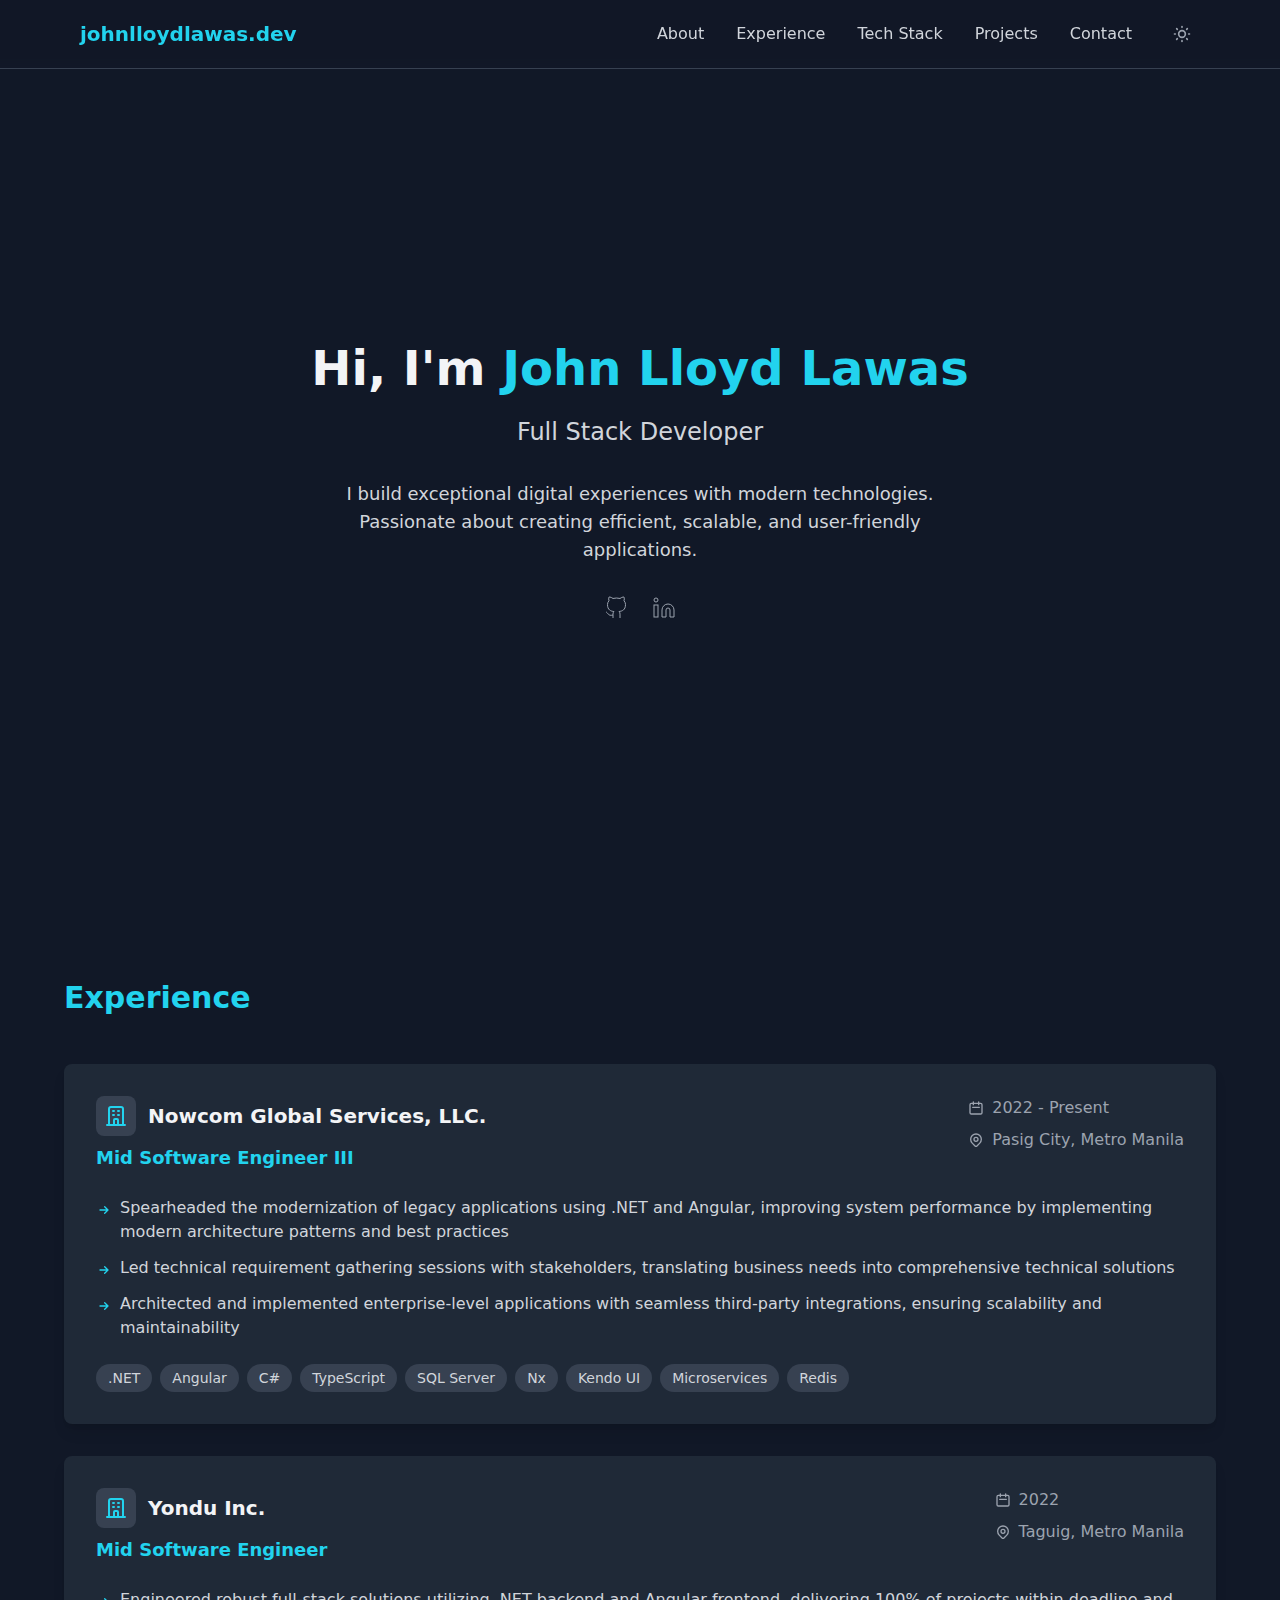
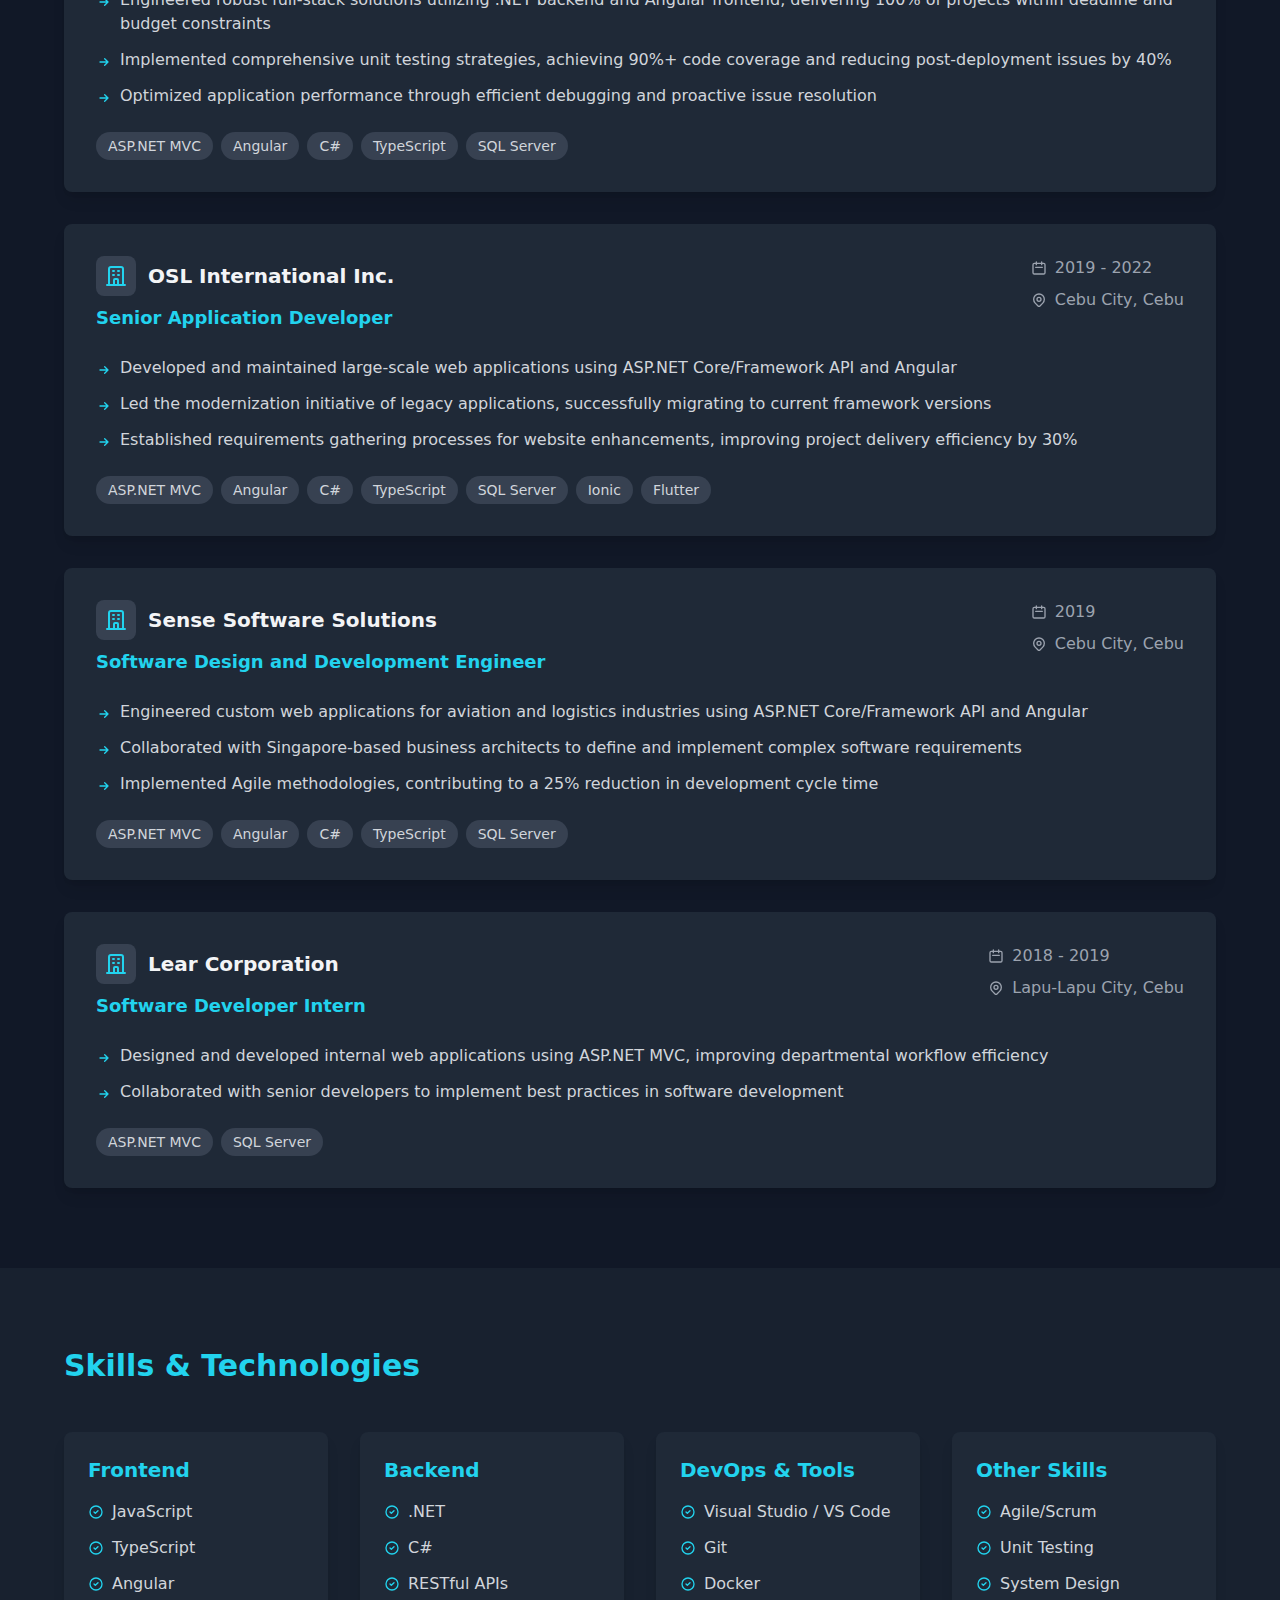
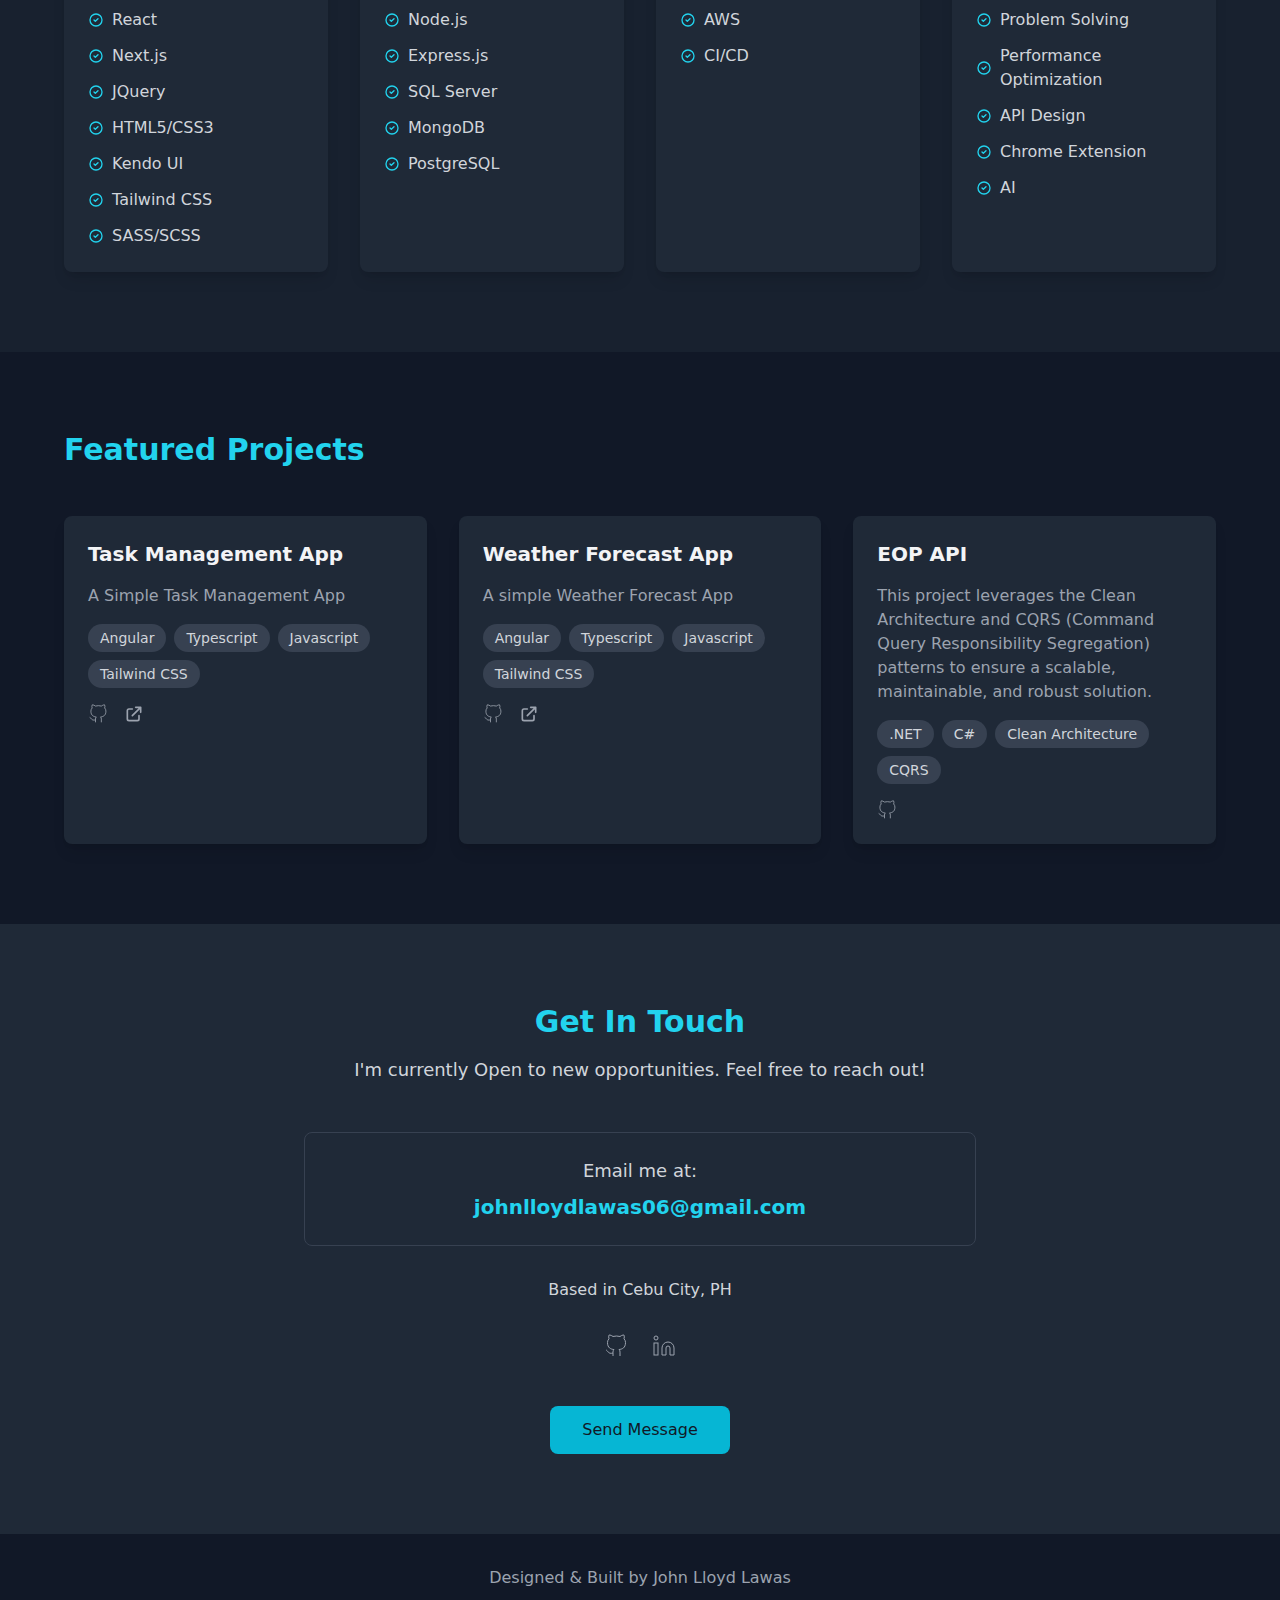
==== commit 9b260502: "Auto-generated commit" ====
--- a/index.html
+++ b/index.html
@@ -6,8 +6,8 @@
   <base href="/">
   <meta name="viewport" content="width=device-width, initial-scale=1">
   <link rel="icon" type="image/x-icon" href="favicon.ico">
-<style>*,:before,:after{--tw-border-spacing-x:0;--tw-border-spacing-y:0;--tw-translate-x:0;--tw-translate-y:0;--tw-rotate:0;--tw-skew-x:0;--tw-skew-y:0;--tw-scale-x:1;--tw-scale-y:1;--tw-pan-x: ;--tw-pan-y: ;--tw-pinch-zoom: ;--tw-scroll-snap-strictness:proximity;--tw-gradient-from-position: ;--tw-gradient-via-position: ;--tw-gradient-to-position: ;--tw-ordinal: ;--tw-slashed-zero: ;--tw-numeric-figure: ;--tw-numeric-spacing: ;--tw-numeric-fraction: ;--tw-ring-inset: ;--tw-ring-offset-width:0px;--tw-ring-offset-color:#fff;--tw-ring-color:rgb(59 130 246 / .5);--tw-ring-offset-shadow:0 0 #0000;--tw-ring-shadow:0 0 #0000;--tw-shadow:0 0 #0000;--tw-shadow-colored:0 0 #0000;--tw-blur: ;--tw-brightness: ;--tw-contrast: ;--tw-grayscale: ;--tw-hue-rotate: ;--tw-invert: ;--tw-saturate: ;--tw-sepia: ;--tw-drop-shadow: ;--tw-backdrop-blur: ;--tw-backdrop-brightness: ;--tw-backdrop-contrast: ;--tw-backdrop-grayscale: ;--tw-backdrop-hue-rotate: ;--tw-backdrop-invert: ;--tw-backdrop-opacity: ;--tw-backdrop-saturate: ;--tw-backdrop-sepia: ;--tw-contain-size: ;--tw-contain-layout: ;--tw-contain-paint: ;--tw-contain-style: }*,:before,:after{box-sizing:border-box;border-width:0;border-style:solid;border-color:#e5e7eb}:before,:after{--tw-content:""}html{line-height:1.5;-webkit-text-size-adjust:100%;-moz-tab-size:4;tab-size:4;font-family:ui-sans-serif,system-ui,sans-serif,"Apple Color Emoji","Segoe UI Emoji",Segoe UI Symbol,"Noto Color Emoji";font-feature-settings:normal;font-variation-settings:normal;-webkit-tap-highlight-color:transparent}body{margin:0;line-height:inherit}html{scroll-behavior:smooth}</style><link rel="stylesheet" href="styles-YU7NJLVA.css" media="print" onload="this.media='all'"><noscript><link rel="stylesheet" href="styles-YU7NJLVA.css"></noscript></head>
+<style>*,:before,:after{--tw-border-spacing-x:0;--tw-border-spacing-y:0;--tw-translate-x:0;--tw-translate-y:0;--tw-rotate:0;--tw-skew-x:0;--tw-skew-y:0;--tw-scale-x:1;--tw-scale-y:1;--tw-pan-x: ;--tw-pan-y: ;--tw-pinch-zoom: ;--tw-scroll-snap-strictness:proximity;--tw-gradient-from-position: ;--tw-gradient-via-position: ;--tw-gradient-to-position: ;--tw-ordinal: ;--tw-slashed-zero: ;--tw-numeric-figure: ;--tw-numeric-spacing: ;--tw-numeric-fraction: ;--tw-ring-inset: ;--tw-ring-offset-width:0px;--tw-ring-offset-color:#fff;--tw-ring-color:rgb(59 130 246 / .5);--tw-ring-offset-shadow:0 0 #0000;--tw-ring-shadow:0 0 #0000;--tw-shadow:0 0 #0000;--tw-shadow-colored:0 0 #0000;--tw-blur: ;--tw-brightness: ;--tw-contrast: ;--tw-grayscale: ;--tw-hue-rotate: ;--tw-invert: ;--tw-saturate: ;--tw-sepia: ;--tw-drop-shadow: ;--tw-backdrop-blur: ;--tw-backdrop-brightness: ;--tw-backdrop-contrast: ;--tw-backdrop-grayscale: ;--tw-backdrop-hue-rotate: ;--tw-backdrop-invert: ;--tw-backdrop-opacity: ;--tw-backdrop-saturate: ;--tw-backdrop-sepia: ;--tw-contain-size: ;--tw-contain-layout: ;--tw-contain-paint: ;--tw-contain-style: }*,:before,:after{box-sizing:border-box;border-width:0;border-style:solid;border-color:#e5e7eb}:before,:after{--tw-content:""}html{line-height:1.5;-webkit-text-size-adjust:100%;-moz-tab-size:4;tab-size:4;font-family:ui-sans-serif,system-ui,sans-serif,"Apple Color Emoji","Segoe UI Emoji",Segoe UI Symbol,"Noto Color Emoji";font-feature-settings:normal;font-variation-settings:normal;-webkit-tap-highlight-color:transparent}body{margin:0;line-height:inherit}html{scroll-behavior:smooth}</style><link rel="stylesheet" href="styles-Z3NJ2DTL.css" media="print" onload="this.media='all'"><noscript><link rel="stylesheet" href="styles-Z3NJ2DTL.css"></noscript></head>
 <body>
   <app-root></app-root>
-<script src="polyfills-FFHMD2TL.js" type="module"></script><script src="main-5FM5IAX4.js" type="module"></script></body>
+<script src="polyfills-FFHMD2TL.js" type="module"></script><script src="main-G53J63RS.js" type="module"></script></body>
 </html>
--- a/styles-Z3NJ2DTL.css
+++ b/styles-Z3NJ2DTL.css
@@ -0,0 +1 @@
+*,:before,:after{--tw-border-spacing-x: 0;--tw-border-spacing-y: 0;--tw-translate-x: 0;--tw-translate-y: 0;--tw-rotate: 0;--tw-skew-x: 0;--tw-skew-y: 0;--tw-scale-x: 1;--tw-scale-y: 1;--tw-pan-x: ;--tw-pan-y: ;--tw-pinch-zoom: ;--tw-scroll-snap-strictness: proximity;--tw-gradient-from-position: ;--tw-gradient-via-position: ;--tw-gradient-to-position: ;--tw-ordinal: ;--tw-slashed-zero: ;--tw-numeric-figure: ;--tw-numeric-spacing: ;--tw-numeric-fraction: ;--tw-ring-inset: ;--tw-ring-offset-width: 0px;--tw-ring-offset-color: #fff;--tw-ring-color: rgb(59 130 246 / .5);--tw-ring-offset-shadow: 0 0 #0000;--tw-ring-shadow: 0 0 #0000;--tw-shadow: 0 0 #0000;--tw-shadow-colored: 0 0 #0000;--tw-blur: ;--tw-brightness: ;--tw-contrast: ;--tw-grayscale: ;--tw-hue-rotate: ;--tw-invert: ;--tw-saturate: ;--tw-sepia: ;--tw-drop-shadow: ;--tw-backdrop-blur: ;--tw-backdrop-brightness: ;--tw-backdrop-contrast: ;--tw-backdrop-grayscale: ;--tw-backdrop-hue-rotate: ;--tw-backdrop-invert: ;--tw-backdrop-opacity: ;--tw-backdrop-saturate: ;--tw-backdrop-sepia: ;--tw-contain-size: ;--tw-contain-layout: ;--tw-contain-paint: ;--tw-contain-style: }::backdrop{--tw-border-spacing-x: 0;--tw-border-spacing-y: 0;--tw-translate-x: 0;--tw-translate-y: 0;--tw-rotate: 0;--tw-skew-x: 0;--tw-skew-y: 0;--tw-scale-x: 1;--tw-scale-y: 1;--tw-pan-x: ;--tw-pan-y: ;--tw-pinch-zoom: ;--tw-scroll-snap-strictness: proximity;--tw-gradient-from-position: ;--tw-gradient-via-position: ;--tw-gradient-to-position: ;--tw-ordinal: ;--tw-slashed-zero: ;--tw-numeric-figure: ;--tw-numeric-spacing: ;--tw-numeric-fraction: ;--tw-ring-inset: ;--tw-ring-offset-width: 0px;--tw-ring-offset-color: #fff;--tw-ring-color: rgb(59 130 246 / .5);--tw-ring-offset-shadow: 0 0 #0000;--tw-ring-shadow: 0 0 #0000;--tw-shadow: 0 0 #0000;--tw-shadow-colored: 0 0 #0000;--tw-blur: ;--tw-brightness: ;--tw-contrast: ;--tw-grayscale: ;--tw-hue-rotate: ;--tw-invert: ;--tw-saturate: ;--tw-sepia: ;--tw-drop-shadow: ;--tw-backdrop-blur: ;--tw-backdrop-brightness: ;--tw-backdrop-contrast: ;--tw-backdrop-grayscale: ;--tw-backdrop-hue-rotate: ;--tw-backdrop-invert: ;--tw-backdrop-opacity: ;--tw-backdrop-saturate: ;--tw-backdrop-sepia: ;--tw-contain-size: ;--tw-contain-layout: ;--tw-contain-paint: ;--tw-contain-style: }*,:before,:after{box-sizing:border-box;border-width:0;border-style:solid;border-color:#e5e7eb}:before,:after{--tw-content: ""}html,:host{line-height:1.5;-webkit-text-size-adjust:100%;-moz-tab-size:4;tab-size:4;font-family:ui-sans-serif,system-ui,sans-serif,"Apple Color Emoji","Segoe UI Emoji",Segoe UI Symbol,"Noto Color Emoji";font-feature-settings:normal;font-variation-settings:normal;-webkit-tap-highlight-color:transparent}body{margin:0;line-height:inherit}hr{height:0;color:inherit;border-top-width:1px}abbr:where([title]){text-decoration:underline dotted}h1,h2,h3,h4,h5,h6{font-size:inherit;font-weight:inherit}a{color:inherit;text-decoration:inherit}b,strong{font-weight:bolder}code,kbd,samp,pre{font-family:ui-monospace,SFMono-Regular,Menlo,Monaco,Consolas,Liberation Mono,Courier New,monospace;font-feature-settings:normal;font-variation-settings:normal;font-size:1em}small{font-size:80%}sub,sup{font-size:75%;line-height:0;position:relative;vertical-align:baseline}sub{bottom:-.25em}sup{top:-.5em}table{text-indent:0;border-color:inherit;border-collapse:collapse}button,input,optgroup,select,textarea{font-family:inherit;font-feature-settings:inherit;font-variation-settings:inherit;font-size:100%;font-weight:inherit;line-height:inherit;letter-spacing:inherit;color:inherit;margin:0;padding:0}button,select{text-transform:none}button,input:where([type=button]),input:where([type=reset]),input:where([type=submit]){-webkit-appearance:button;background-color:transparent;background-image:none}:-moz-focusring{outline:auto}:-moz-ui-invalid{box-shadow:none}progress{vertical-align:baseline}::-webkit-inner-spin-button,::-webkit-outer-spin-button{height:auto}[type=search]{-webkit-appearance:textfield;outline-offset:-2px}::-webkit-search-decoration{-webkit-appearance:none}::-webkit-file-upload-button{-webkit-appearance:button;font:inherit}summary{display:list-item}blockquote,dl,dd,h1,h2,h3,h4,h5,h6,hr,figure,p,pre{margin:0}fieldset{margin:0;padding:0}legend{padding:0}ol,ul,menu{list-style:none;margin:0;padding:0}dialog{padding:0}textarea{resize:vertical}input::placeholder,textarea::placeholder{opacity:1;color:#9ca3af}button,[role=button]{cursor:pointer}:disabled{cursor:default}img,svg,video,canvas,audio,iframe,embed,object{display:block;vertical-align:middle}img,video{max-width:100%;height:auto}[hidden]:where(:not([hidden=until-found])){display:none}.fixed{position:fixed}.z-50{z-index:50}.mx-auto{margin-left:auto;margin-right:auto}.mb-12{margin-bottom:3rem}.mb-2{margin-bottom:.5rem}.mb-4{margin-bottom:1rem}.mb-6{margin-bottom:1.5rem}.mb-8{margin-bottom:2rem}.mr-2{margin-right:.5rem}.mt-1\.5{margin-top:.375rem}.mt-12{margin-top:3rem}.inline-block{display:inline-block}.flex{display:flex}.grid{display:grid}.hidden{display:none}.h-4{height:1rem}.h-5{height:1.25rem}.h-6{height:1.5rem}.min-h-screen{min-height:100vh}.w-4{width:1rem}.w-5{width:1.25rem}.w-6{width:1.5rem}.w-full{width:100%}.max-w-2xl{max-width:42rem}.max-w-4xl{max-width:56rem}.max-w-6xl{max-width:72rem}.flex-shrink-0{flex-shrink:0}.flex-col{flex-direction:column}.flex-wrap{flex-wrap:wrap}.items-start{align-items:flex-start}.items-center{align-items:center}.justify-center{justify-content:center}.justify-between{justify-content:space-between}.gap-2{gap:.5rem}.gap-4{gap:1rem}.gap-8{gap:2rem}.space-x-2>:not([hidden])~:not([hidden]){--tw-space-x-reverse: 0;margin-right:calc(.5rem * var(--tw-space-x-reverse));margin-left:calc(.5rem * calc(1 - var(--tw-space-x-reverse)))}.space-x-3>:not([hidden])~:not([hidden]){--tw-space-x-reverse: 0;margin-right:calc(.75rem * var(--tw-space-x-reverse));margin-left:calc(.75rem * calc(1 - var(--tw-space-x-reverse)))}.space-x-4>:not([hidden])~:not([hidden]){--tw-space-x-reverse: 0;margin-right:calc(1rem * var(--tw-space-x-reverse));margin-left:calc(1rem * calc(1 - var(--tw-space-x-reverse)))}.space-x-6>:not([hidden])~:not([hidden]){--tw-space-x-reverse: 0;margin-right:calc(1.5rem * var(--tw-space-x-reverse));margin-left:calc(1.5rem * calc(1 - var(--tw-space-x-reverse)))}.space-x-8>:not([hidden])~:not([hidden]){--tw-space-x-reverse: 0;margin-right:calc(2rem * var(--tw-space-x-reverse));margin-left:calc(2rem * calc(1 - var(--tw-space-x-reverse)))}.space-y-2>:not([hidden])~:not([hidden]){--tw-space-y-reverse: 0;margin-top:calc(.5rem * calc(1 - var(--tw-space-y-reverse)));margin-bottom:calc(.5rem * var(--tw-space-y-reverse))}.space-y-3>:not([hidden])~:not([hidden]){--tw-space-y-reverse: 0;margin-top:calc(.75rem * calc(1 - var(--tw-space-y-reverse)));margin-bottom:calc(.75rem * var(--tw-space-y-reverse))}.space-y-4>:not([hidden])~:not([hidden]){--tw-space-y-reverse: 0;margin-top:calc(1rem * calc(1 - var(--tw-space-y-reverse)));margin-bottom:calc(1rem * var(--tw-space-y-reverse))}.space-y-8>:not([hidden])~:not([hidden]){--tw-space-y-reverse: 0;margin-top:calc(2rem * calc(1 - var(--tw-space-y-reverse)));margin-bottom:calc(2rem * var(--tw-space-y-reverse))}.rounded-full{border-radius:9999px}.rounded-lg{border-radius:.5rem}.border{border-width:1px}.border-b{border-bottom-width:1px}.border-t{border-top-width:1px}.border-gray-200{--tw-border-opacity: 1;border-color:rgb(229 231 235 / var(--tw-border-opacity, 1))}.border-gray-700{--tw-border-opacity: 1;border-color:rgb(55 65 81 / var(--tw-border-opacity, 1))}.bg-cyan-500{--tw-bg-opacity: 1;background-color:rgb(6 182 212 / var(--tw-bg-opacity, 1))}.bg-cyan-600{--tw-bg-opacity: 1;background-color:rgb(8 145 178 / var(--tw-bg-opacity, 1))}.bg-gray-100{--tw-bg-opacity: 1;background-color:rgb(243 244 246 / var(--tw-bg-opacity, 1))}.bg-gray-50{--tw-bg-opacity: 1;background-color:rgb(249 250 251 / var(--tw-bg-opacity, 1))}.bg-gray-700{--tw-bg-opacity: 1;background-color:rgb(55 65 81 / var(--tw-bg-opacity, 1))}.bg-gray-800{--tw-bg-opacity: 1;background-color:rgb(31 41 55 / var(--tw-bg-opacity, 1))}.bg-gray-800\/50{background-color:#1f293780}.bg-gray-900{--tw-bg-opacity: 1;background-color:rgb(17 24 39 / var(--tw-bg-opacity, 1))}.bg-gray-900\/80{background-color:#111827cc}.bg-white{--tw-bg-opacity: 1;background-color:rgb(255 255 255 / var(--tw-bg-opacity, 1))}.bg-white\/80{background-color:#fffc}.p-2{padding:.5rem}.p-6{padding:1.5rem}.p-8{padding:2rem}.px-3{padding-left:.75rem;padding-right:.75rem}.px-4{padding-left:1rem;padding-right:1rem}.px-8{padding-left:2rem;padding-right:2rem}.py-1{padding-top:.25rem;padding-bottom:.25rem}.py-20{padding-top:5rem;padding-bottom:5rem}.py-3{padding-top:.75rem;padding-bottom:.75rem}.py-4{padding-top:1rem;padding-bottom:1rem}.py-6{padding-top:1.5rem;padding-bottom:1.5rem}.py-8{padding-top:2rem;padding-bottom:2rem}.pt-16{padding-top:4rem}.text-center{text-align:center}.text-3xl{font-size:1.875rem;line-height:2.25rem}.text-4xl{font-size:2.25rem;line-height:2.5rem}.text-lg{font-size:1.125rem;line-height:1.75rem}.text-sm{font-size:.875rem;line-height:1.25rem}.text-xl{font-size:1.25rem;line-height:1.75rem}.font-bold{font-weight:700}.font-medium{font-weight:500}.font-semibold{font-weight:600}.text-cyan-400{--tw-text-opacity: 1;color:rgb(34 211 238 / var(--tw-text-opacity, 1))}.text-cyan-600{--tw-text-opacity: 1;color:rgb(8 145 178 / var(--tw-text-opacity, 1))}.text-gray-100{--tw-text-opacity: 1;color:rgb(243 244 246 / var(--tw-text-opacity, 1))}.text-gray-300{--tw-text-opacity: 1;color:rgb(209 213 219 / var(--tw-text-opacity, 1))}.text-gray-400{--tw-text-opacity: 1;color:rgb(156 163 175 / var(--tw-text-opacity, 1))}.text-gray-500{--tw-text-opacity: 1;color:rgb(107 114 128 / var(--tw-text-opacity, 1))}.text-gray-600{--tw-text-opacity: 1;color:rgb(75 85 99 / var(--tw-text-opacity, 1))}.text-gray-900{--tw-text-opacity: 1;color:rgb(17 24 39 / var(--tw-text-opacity, 1))}.text-white{--tw-text-opacity: 1;color:rgb(255 255 255 / var(--tw-text-opacity, 1))}.shadow-lg{--tw-shadow: 0 10px 15px -3px rgb(0 0 0 / .1), 0 4px 6px -4px rgb(0 0 0 / .1);--tw-shadow-colored: 0 10px 15px -3px var(--tw-shadow-color), 0 4px 6px -4px var(--tw-shadow-color);box-shadow:var(--tw-ring-offset-shadow, 0 0 #0000),var(--tw-ring-shadow, 0 0 #0000),var(--tw-shadow)}.backdrop-blur-sm{--tw-backdrop-blur: blur(4px);-webkit-backdrop-filter:var(--tw-backdrop-blur) var(--tw-backdrop-brightness) var(--tw-backdrop-contrast) var(--tw-backdrop-grayscale) var(--tw-backdrop-hue-rotate) var(--tw-backdrop-invert) var(--tw-backdrop-opacity) var(--tw-backdrop-saturate) var(--tw-backdrop-sepia);backdrop-filter:var(--tw-backdrop-blur) var(--tw-backdrop-brightness) var(--tw-backdrop-contrast) var(--tw-backdrop-grayscale) var(--tw-backdrop-hue-rotate) var(--tw-backdrop-invert) var(--tw-backdrop-opacity) var(--tw-backdrop-saturate) var(--tw-backdrop-sepia)}.transition-colors{transition-property:color,background-color,border-color,text-decoration-color,fill,stroke;transition-timing-function:cubic-bezier(.4,0,.2,1);transition-duration:.15s}.duration-300{transition-duration:.3s}html{scroll-behavior:smooth}::-webkit-scrollbar{width:8px}::-webkit-scrollbar-track{background:#1a1a1a}::-webkit-scrollbar-thumb{background:#4a4a4a;border-radius:4px}::-webkit-scrollbar-thumb:hover{background:#5a5a5a}.transition-all{transition-property:all;transition-timing-function:cubic-bezier(.4,0,.2,1);transition-duration:.15s}.hover\:bg-cyan-400:hover{--tw-bg-opacity: 1;background-color:rgb(34 211 238 / var(--tw-bg-opacity, 1))}.hover\:bg-cyan-500:hover{--tw-bg-opacity: 1;background-color:rgb(6 182 212 / var(--tw-bg-opacity, 1))}.hover\:bg-gray-50:hover{--tw-bg-opacity: 1;background-color:rgb(249 250 251 / var(--tw-bg-opacity, 1))}.hover\:bg-gray-700\/50:hover{background-color:#37415180}.hover\:text-cyan-300:hover{--tw-text-opacity: 1;color:rgb(103 232 249 / var(--tw-text-opacity, 1))}.hover\:text-cyan-500:hover{--tw-text-opacity: 1;color:rgb(6 182 212 / var(--tw-text-opacity, 1))}.hover\:underline:hover{text-decoration-line:underline}.hover\:shadow-xl:hover{--tw-shadow: 0 20px 25px -5px rgb(0 0 0 / .1), 0 8px 10px -6px rgb(0 0 0 / .1);--tw-shadow-colored: 0 20px 25px -5px var(--tw-shadow-color), 0 8px 10px -6px var(--tw-shadow-color);box-shadow:var(--tw-ring-offset-shadow, 0 0 #0000),var(--tw-ring-shadow, 0 0 #0000),var(--tw-shadow)}@media (min-width: 640px){.sm\:text-2xl{font-size:1.5rem;line-height:2rem}.sm\:text-5xl{font-size:3rem;line-height:1}}@media (min-width: 768px){.md\:flex{display:flex}.md\:hidden{display:none}.md\:grid-cols-2{grid-template-columns:repeat(2,minmax(0,1fr))}.md\:flex-row{flex-direction:row}.md\:items-start{align-items:flex-start}.md\:justify-between{justify-content:space-between}}@media (min-width: 1024px){.lg\:grid-cols-3{grid-template-columns:repeat(3,minmax(0,1fr))}.lg\:grid-cols-4{grid-template-columns:repeat(4,minmax(0,1fr))}}
--- a/styles-Z3NJ2DTL.css
+++ b/styles-Z3NJ2DTL.css
@@ -0,0 +1 @@
+*,:before,:after{--tw-border-spacing-x: 0;--tw-border-spacing-y: 0;--tw-translate-x: 0;--tw-translate-y: 0;--tw-rotate: 0;--tw-skew-x: 0;--tw-skew-y: 0;--tw-scale-x: 1;--tw-scale-y: 1;--tw-pan-x: ;--tw-pan-y: ;--tw-pinch-zoom: ;--tw-scroll-snap-strictness: proximity;--tw-gradient-from-position: ;--tw-gradient-via-position: ;--tw-gradient-to-position: ;--tw-ordinal: ;--tw-slashed-zero: ;--tw-numeric-figure: ;--tw-numeric-spacing: ;--tw-numeric-fraction: ;--tw-ring-inset: ;--tw-ring-offset-width: 0px;--tw-ring-offset-color: #fff;--tw-ring-color: rgb(59 130 246 / .5);--tw-ring-offset-shadow: 0 0 #0000;--tw-ring-shadow: 0 0 #0000;--tw-shadow: 0 0 #0000;--tw-shadow-colored: 0 0 #0000;--tw-blur: ;--tw-brightness: ;--tw-contrast: ;--tw-grayscale: ;--tw-hue-rotate: ;--tw-invert: ;--tw-saturate: ;--tw-sepia: ;--tw-drop-shadow: ;--tw-backdrop-blur: ;--tw-backdrop-brightness: ;--tw-backdrop-contrast: ;--tw-backdrop-grayscale: ;--tw-backdrop-hue-rotate: ;--tw-backdrop-invert: ;--tw-backdrop-opacity: ;--tw-backdrop-saturate: ;--tw-backdrop-sepia: ;--tw-contain-size: ;--tw-contain-layout: ;--tw-contain-paint: ;--tw-contain-style: }::backdrop{--tw-border-spacing-x: 0;--tw-border-spacing-y: 0;--tw-translate-x: 0;--tw-translate-y: 0;--tw-rotate: 0;--tw-skew-x: 0;--tw-skew-y: 0;--tw-scale-x: 1;--tw-scale-y: 1;--tw-pan-x: ;--tw-pan-y: ;--tw-pinch-zoom: ;--tw-scroll-snap-strictness: proximity;--tw-gradient-from-position: ;--tw-gradient-via-position: ;--tw-gradient-to-position: ;--tw-ordinal: ;--tw-slashed-zero: ;--tw-numeric-figure: ;--tw-numeric-spacing: ;--tw-numeric-fraction: ;--tw-ring-inset: ;--tw-ring-offset-width: 0px;--tw-ring-offset-color: #fff;--tw-ring-color: rgb(59 130 246 / .5);--tw-ring-offset-shadow: 0 0 #0000;--tw-ring-shadow: 0 0 #0000;--tw-shadow: 0 0 #0000;--tw-shadow-colored: 0 0 #0000;--tw-blur: ;--tw-brightness: ;--tw-contrast: ;--tw-grayscale: ;--tw-hue-rotate: ;--tw-invert: ;--tw-saturate: ;--tw-sepia: ;--tw-drop-shadow: ;--tw-backdrop-blur: ;--tw-backdrop-brightness: ;--tw-backdrop-contrast: ;--tw-backdrop-grayscale: ;--tw-backdrop-hue-rotate: ;--tw-backdrop-invert: ;--tw-backdrop-opacity: ;--tw-backdrop-saturate: ;--tw-backdrop-sepia: ;--tw-contain-size: ;--tw-contain-layout: ;--tw-contain-paint: ;--tw-contain-style: }*,:before,:after{box-sizing:border-box;border-width:0;border-style:solid;border-color:#e5e7eb}:before,:after{--tw-content: ""}html,:host{line-height:1.5;-webkit-text-size-adjust:100%;-moz-tab-size:4;tab-size:4;font-family:ui-sans-serif,system-ui,sans-serif,"Apple Color Emoji","Segoe UI Emoji",Segoe UI Symbol,"Noto Color Emoji";font-feature-settings:normal;font-variation-settings:normal;-webkit-tap-highlight-color:transparent}body{margin:0;line-height:inherit}hr{height:0;color:inherit;border-top-width:1px}abbr:where([title]){text-decoration:underline dotted}h1,h2,h3,h4,h5,h6{font-size:inherit;font-weight:inherit}a{color:inherit;text-decoration:inherit}b,strong{font-weight:bolder}code,kbd,samp,pre{font-family:ui-monospace,SFMono-Regular,Menlo,Monaco,Consolas,Liberation Mono,Courier New,monospace;font-feature-settings:normal;font-variation-settings:normal;font-size:1em}small{font-size:80%}sub,sup{font-size:75%;line-height:0;position:relative;vertical-align:baseline}sub{bottom:-.25em}sup{top:-.5em}table{text-indent:0;border-color:inherit;border-collapse:collapse}button,input,optgroup,select,textarea{font-family:inherit;font-feature-settings:inherit;font-variation-settings:inherit;font-size:100%;font-weight:inherit;line-height:inherit;letter-spacing:inherit;color:inherit;margin:0;padding:0}button,select{text-transform:none}button,input:where([type=button]),input:where([type=reset]),input:where([type=submit]){-webkit-appearance:button;background-color:transparent;background-image:none}:-moz-focusring{outline:auto}:-moz-ui-invalid{box-shadow:none}progress{vertical-align:baseline}::-webkit-inner-spin-button,::-webkit-outer-spin-button{height:auto}[type=search]{-webkit-appearance:textfield;outline-offset:-2px}::-webkit-search-decoration{-webkit-appearance:none}::-webkit-file-upload-button{-webkit-appearance:button;font:inherit}summary{display:list-item}blockquote,dl,dd,h1,h2,h3,h4,h5,h6,hr,figure,p,pre{margin:0}fieldset{margin:0;padding:0}legend{padding:0}ol,ul,menu{list-style:none;margin:0;padding:0}dialog{padding:0}textarea{resize:vertical}input::placeholder,textarea::placeholder{opacity:1;color:#9ca3af}button,[role=button]{cursor:pointer}:disabled{cursor:default}img,svg,video,canvas,audio,iframe,embed,object{display:block;vertical-align:middle}img,video{max-width:100%;height:auto}[hidden]:where(:not([hidden=until-found])){display:none}.fixed{position:fixed}.z-50{z-index:50}.mx-auto{margin-left:auto;margin-right:auto}.mb-12{margin-bottom:3rem}.mb-2{margin-bottom:.5rem}.mb-4{margin-bottom:1rem}.mb-6{margin-bottom:1.5rem}.mb-8{margin-bottom:2rem}.mr-2{margin-right:.5rem}.mt-1\.5{margin-top:.375rem}.mt-12{margin-top:3rem}.inline-block{display:inline-block}.flex{display:flex}.grid{display:grid}.hidden{display:none}.h-4{height:1rem}.h-5{height:1.25rem}.h-6{height:1.5rem}.min-h-screen{min-height:100vh}.w-4{width:1rem}.w-5{width:1.25rem}.w-6{width:1.5rem}.w-full{width:100%}.max-w-2xl{max-width:42rem}.max-w-4xl{max-width:56rem}.max-w-6xl{max-width:72rem}.flex-shrink-0{flex-shrink:0}.flex-col{flex-direction:column}.flex-wrap{flex-wrap:wrap}.items-start{align-items:flex-start}.items-center{align-items:center}.justify-center{justify-content:center}.justify-between{justify-content:space-between}.gap-2{gap:.5rem}.gap-4{gap:1rem}.gap-8{gap:2rem}.space-x-2>:not([hidden])~:not([hidden]){--tw-space-x-reverse: 0;margin-right:calc(.5rem * var(--tw-space-x-reverse));margin-left:calc(.5rem * calc(1 - var(--tw-space-x-reverse)))}.space-x-3>:not([hidden])~:not([hidden]){--tw-space-x-reverse: 0;margin-right:calc(.75rem * var(--tw-space-x-reverse));margin-left:calc(.75rem * calc(1 - var(--tw-space-x-reverse)))}.space-x-4>:not([hidden])~:not([hidden]){--tw-space-x-reverse: 0;margin-right:calc(1rem * var(--tw-space-x-reverse));margin-left:calc(1rem * calc(1 - var(--tw-space-x-reverse)))}.space-x-6>:not([hidden])~:not([hidden]){--tw-space-x-reverse: 0;margin-right:calc(1.5rem * var(--tw-space-x-reverse));margin-left:calc(1.5rem * calc(1 - var(--tw-space-x-reverse)))}.space-x-8>:not([hidden])~:not([hidden]){--tw-space-x-reverse: 0;margin-right:calc(2rem * var(--tw-space-x-reverse));margin-left:calc(2rem * calc(1 - var(--tw-space-x-reverse)))}.space-y-2>:not([hidden])~:not([hidden]){--tw-space-y-reverse: 0;margin-top:calc(.5rem * calc(1 - var(--tw-space-y-reverse)));margin-bottom:calc(.5rem * var(--tw-space-y-reverse))}.space-y-3>:not([hidden])~:not([hidden]){--tw-space-y-reverse: 0;margin-top:calc(.75rem * calc(1 - var(--tw-space-y-reverse)));margin-bottom:calc(.75rem * var(--tw-space-y-reverse))}.space-y-4>:not([hidden])~:not([hidden]){--tw-space-y-reverse: 0;margin-top:calc(1rem * calc(1 - var(--tw-space-y-reverse)));margin-bottom:calc(1rem * var(--tw-space-y-reverse))}.space-y-8>:not([hidden])~:not([hidden]){--tw-space-y-reverse: 0;margin-top:calc(2rem * calc(1 - var(--tw-space-y-reverse)));margin-bottom:calc(2rem * var(--tw-space-y-reverse))}.rounded-full{border-radius:9999px}.rounded-lg{border-radius:.5rem}.border{border-width:1px}.border-b{border-bottom-width:1px}.border-t{border-top-width:1px}.border-gray-200{--tw-border-opacity: 1;border-color:rgb(229 231 235 / var(--tw-border-opacity, 1))}.border-gray-700{--tw-border-opacity: 1;border-color:rgb(55 65 81 / var(--tw-border-opacity, 1))}.bg-cyan-500{--tw-bg-opacity: 1;background-color:rgb(6 182 212 / var(--tw-bg-opacity, 1))}.bg-cyan-600{--tw-bg-opacity: 1;background-color:rgb(8 145 178 / var(--tw-bg-opacity, 1))}.bg-gray-100{--tw-bg-opacity: 1;background-color:rgb(243 244 246 / var(--tw-bg-opacity, 1))}.bg-gray-50{--tw-bg-opacity: 1;background-color:rgb(249 250 251 / var(--tw-bg-opacity, 1))}.bg-gray-700{--tw-bg-opacity: 1;background-color:rgb(55 65 81 / var(--tw-bg-opacity, 1))}.bg-gray-800{--tw-bg-opacity: 1;background-color:rgb(31 41 55 / var(--tw-bg-opacity, 1))}.bg-gray-800\/50{background-color:#1f293780}.bg-gray-900{--tw-bg-opacity: 1;background-color:rgb(17 24 39 / var(--tw-bg-opacity, 1))}.bg-gray-900\/80{background-color:#111827cc}.bg-white{--tw-bg-opacity: 1;background-color:rgb(255 255 255 / var(--tw-bg-opacity, 1))}.bg-white\/80{background-color:#fffc}.p-2{padding:.5rem}.p-6{padding:1.5rem}.p-8{padding:2rem}.px-3{padding-left:.75rem;padding-right:.75rem}.px-4{padding-left:1rem;padding-right:1rem}.px-8{padding-left:2rem;padding-right:2rem}.py-1{padding-top:.25rem;padding-bottom:.25rem}.py-20{padding-top:5rem;padding-bottom:5rem}.py-3{padding-top:.75rem;padding-bottom:.75rem}.py-4{padding-top:1rem;padding-bottom:1rem}.py-6{padding-top:1.5rem;padding-bottom:1.5rem}.py-8{padding-top:2rem;padding-bottom:2rem}.pt-16{padding-top:4rem}.text-center{text-align:center}.text-3xl{font-size:1.875rem;line-height:2.25rem}.text-4xl{font-size:2.25rem;line-height:2.5rem}.text-lg{font-size:1.125rem;line-height:1.75rem}.text-sm{font-size:.875rem;line-height:1.25rem}.text-xl{font-size:1.25rem;line-height:1.75rem}.font-bold{font-weight:700}.font-medium{font-weight:500}.font-semibold{font-weight:600}.text-cyan-400{--tw-text-opacity: 1;color:rgb(34 211 238 / var(--tw-text-opacity, 1))}.text-cyan-600{--tw-text-opacity: 1;color:rgb(8 145 178 / var(--tw-text-opacity, 1))}.text-gray-100{--tw-text-opacity: 1;color:rgb(243 244 246 / var(--tw-text-opacity, 1))}.text-gray-300{--tw-text-opacity: 1;color:rgb(209 213 219 / var(--tw-text-opacity, 1))}.text-gray-400{--tw-text-opacity: 1;color:rgb(156 163 175 / var(--tw-text-opacity, 1))}.text-gray-500{--tw-text-opacity: 1;color:rgb(107 114 128 / var(--tw-text-opacity, 1))}.text-gray-600{--tw-text-opacity: 1;color:rgb(75 85 99 / var(--tw-text-opacity, 1))}.text-gray-900{--tw-text-opacity: 1;color:rgb(17 24 39 / var(--tw-text-opacity, 1))}.text-white{--tw-text-opacity: 1;color:rgb(255 255 255 / var(--tw-text-opacity, 1))}.shadow-lg{--tw-shadow: 0 10px 15px -3px rgb(0 0 0 / .1), 0 4px 6px -4px rgb(0 0 0 / .1);--tw-shadow-colored: 0 10px 15px -3px var(--tw-shadow-color), 0 4px 6px -4px var(--tw-shadow-color);box-shadow:var(--tw-ring-offset-shadow, 0 0 #0000),var(--tw-ring-shadow, 0 0 #0000),var(--tw-shadow)}.backdrop-blur-sm{--tw-backdrop-blur: blur(4px);-webkit-backdrop-filter:var(--tw-backdrop-blur) var(--tw-backdrop-brightness) var(--tw-backdrop-contrast) var(--tw-backdrop-grayscale) var(--tw-backdrop-hue-rotate) var(--tw-backdrop-invert) var(--tw-backdrop-opacity) var(--tw-backdrop-saturate) var(--tw-backdrop-sepia);backdrop-filter:var(--tw-backdrop-blur) var(--tw-backdrop-brightness) var(--tw-backdrop-contrast) var(--tw-backdrop-grayscale) var(--tw-backdrop-hue-rotate) var(--tw-backdrop-invert) var(--tw-backdrop-opacity) var(--tw-backdrop-saturate) var(--tw-backdrop-sepia)}.transition-colors{transition-property:color,background-color,border-color,text-decoration-color,fill,stroke;transition-timing-function:cubic-bezier(.4,0,.2,1);transition-duration:.15s}.duration-300{transition-duration:.3s}html{scroll-behavior:smooth}::-webkit-scrollbar{width:8px}::-webkit-scrollbar-track{background:#1a1a1a}::-webkit-scrollbar-thumb{background:#4a4a4a;border-radius:4px}::-webkit-scrollbar-thumb:hover{background:#5a5a5a}.transition-all{transition-property:all;transition-timing-function:cubic-bezier(.4,0,.2,1);transition-duration:.15s}.hover\:bg-cyan-400:hover{--tw-bg-opacity: 1;background-color:rgb(34 211 238 / var(--tw-bg-opacity, 1))}.hover\:bg-cyan-500:hover{--tw-bg-opacity: 1;background-color:rgb(6 182 212 / var(--tw-bg-opacity, 1))}.hover\:bg-gray-50:hover{--tw-bg-opacity: 1;background-color:rgb(249 250 251 / var(--tw-bg-opacity, 1))}.hover\:bg-gray-700\/50:hover{background-color:#37415180}.hover\:text-cyan-300:hover{--tw-text-opacity: 1;color:rgb(103 232 249 / var(--tw-text-opacity, 1))}.hover\:text-cyan-500:hover{--tw-text-opacity: 1;color:rgb(6 182 212 / var(--tw-text-opacity, 1))}.hover\:underline:hover{text-decoration-line:underline}.hover\:shadow-xl:hover{--tw-shadow: 0 20px 25px -5px rgb(0 0 0 / .1), 0 8px 10px -6px rgb(0 0 0 / .1);--tw-shadow-colored: 0 20px 25px -5px var(--tw-shadow-color), 0 8px 10px -6px var(--tw-shadow-color);box-shadow:var(--tw-ring-offset-shadow, 0 0 #0000),var(--tw-ring-shadow, 0 0 #0000),var(--tw-shadow)}@media (min-width: 640px){.sm\:text-2xl{font-size:1.5rem;line-height:2rem}.sm\:text-5xl{font-size:3rem;line-height:1}}@media (min-width: 768px){.md\:flex{display:flex}.md\:hidden{display:none}.md\:grid-cols-2{grid-template-columns:repeat(2,minmax(0,1fr))}.md\:flex-row{flex-direction:row}.md\:items-start{align-items:flex-start}.md\:justify-between{justify-content:space-between}}@media (min-width: 1024px){.lg\:grid-cols-3{grid-template-columns:repeat(3,minmax(0,1fr))}.lg\:grid-cols-4{grid-template-columns:repeat(4,minmax(0,1fr))}}
